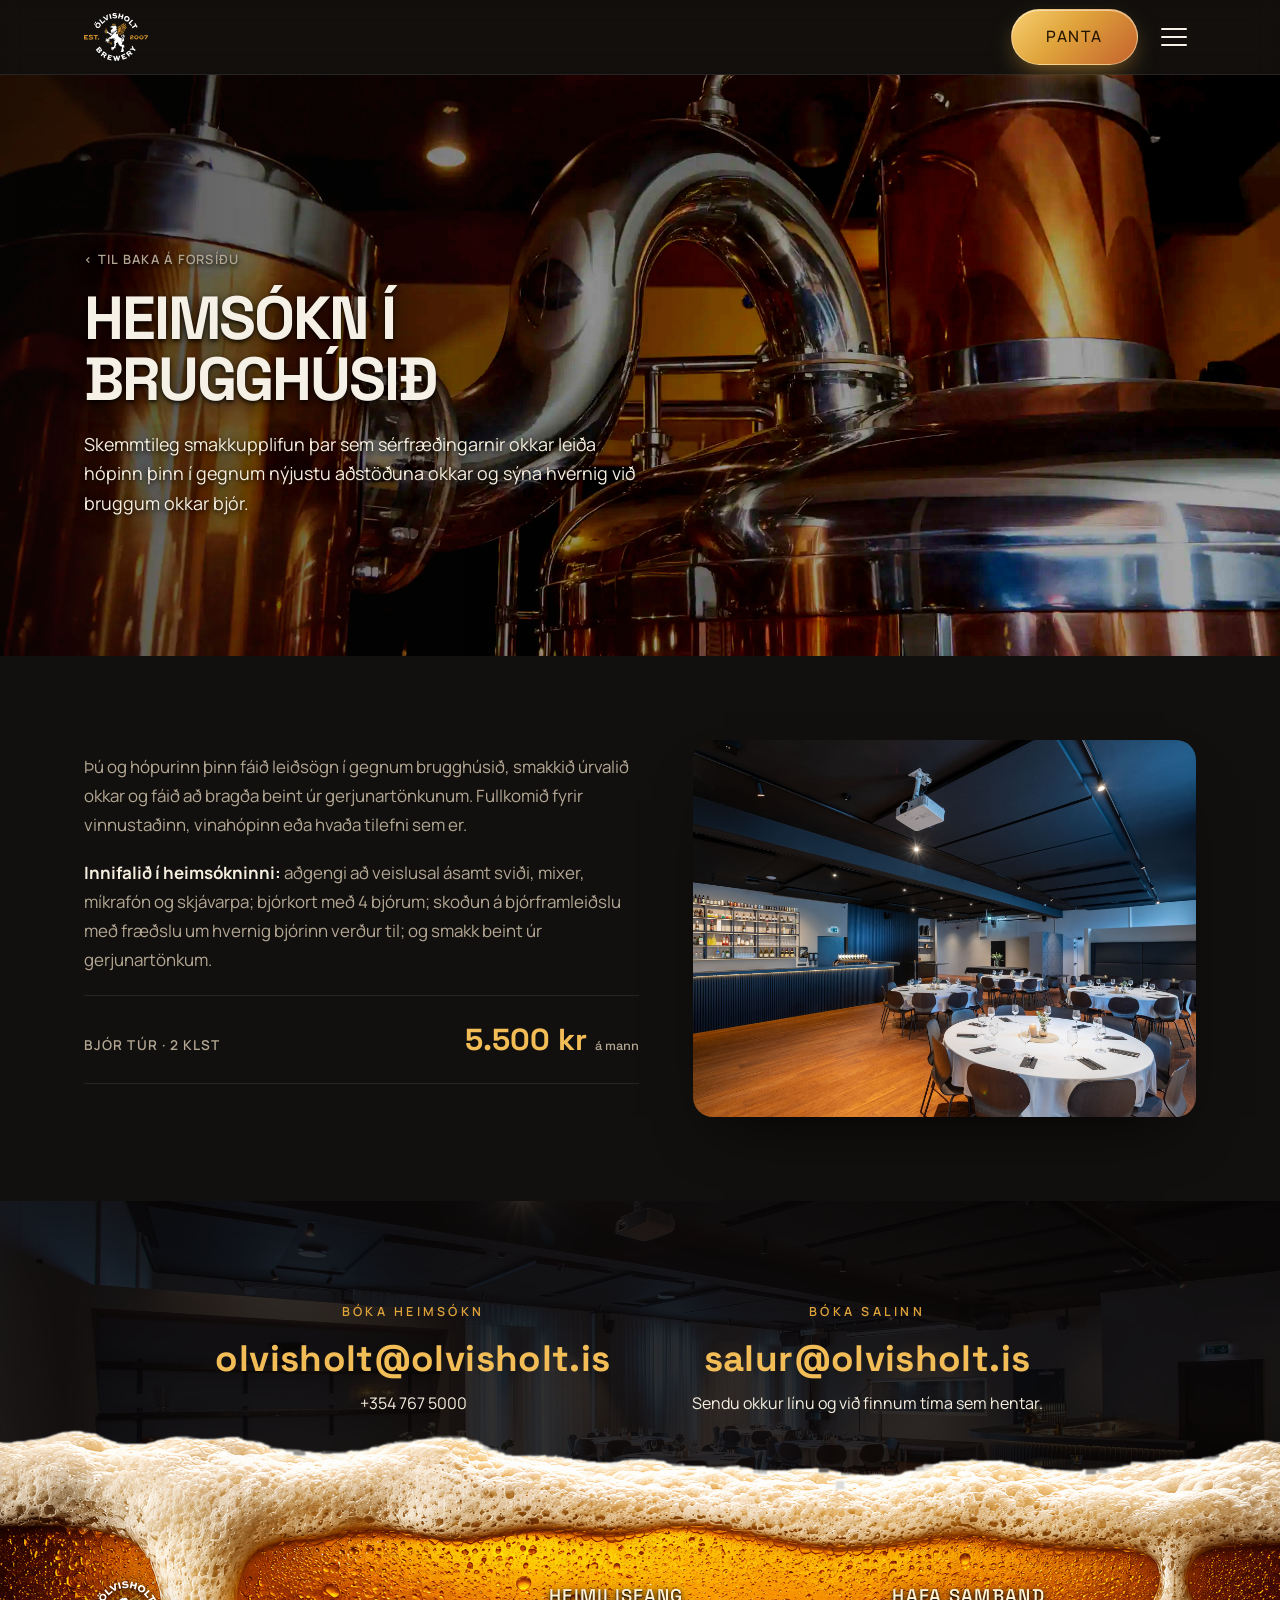
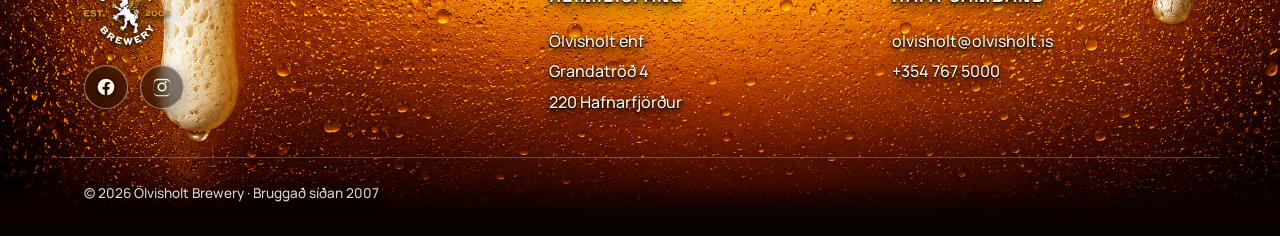
==== brugghus.html @ 22f4c75b "Polish typography and mobile presentation" ====
<!DOCTYPE html>
<html lang="is">
<head>
  <meta charset="UTF-8" />
  <meta name="viewport" content="width=device-width, initial-scale=1.0" />
  <title>Heimsókn í brugghúsið · Ölvisholt Brewery</title>
  <meta name="description" content="Skemmtileg smakkupplifun í brugghúsinu okkar — bjór túr með fræðslu, smakk og aðgengi að veislusal." />
  <link rel="preconnect" href="https://fonts.googleapis.com" />
  <link rel="preconnect" href="https://fonts.gstatic.com" crossorigin />
  <link href="https://fonts.googleapis.com/css2?family=Manrope:wght@400;500;600;700;800&family=Space+Grotesk:wght@500;600;700&display=swap" rel="stylesheet" />
  <link rel="stylesheet" href="styles.css" />
</head>
<body>
  <header class="site-header">
    <div class="container header-inner">
      <a href="index.html" class="brand">
        <img src="assets/img/logo-white.svg" alt="Ölvisholt Brewery" />
      </a>
      <div class="header-right">
        <a href="panta.html" class="btn-panta">Panta</a>
        <button class="menu-toggle" type="button" aria-label="Valmynd" aria-expanded="false" aria-controls="site-menu">
          <span></span><span></span><span></span>
        </button>
      </div>
    </div>
  </header>

  <nav class="site-menu" id="site-menu" aria-hidden="true">
    <button class="menu-close" type="button" aria-label="Loka valmynd">&times;</button>
    <ul>
      <li><a href="index.html#bjor">Skoða bjóra</a></li>
      <li><a href="sermerking.html">Sérmerkt</a></li>
      <li><a href="brugghus.html">Brugghúsið</a></li>
      <li><a href="um-okkur.html">Um okkur</a></li>
    </ul>
  </nav>

  <main>
    <!-- Hero -->
    <section class="brugg-hero">
      <div class="brugg-hero-bg" aria-hidden="true"></div>
      <div class="container brugg-hero-inner">
        <div class="visit-text">
          <a href="index.html" class="back-link">&lsaquo; Til baka á forsíðu</a>
          <h1>Heimsókn í brugghúsið</h1>
          <p class="visit-lead">Skemmtileg smakkupplifun þar sem sérfræðingarnir okkar leiða hópinn þinn í gegnum nýjustu aðstöðuna okkar og sýna hvernig við bruggum okkar bjór.</p>
        </div>
      </div>
    </section>

    <!-- Description (what's included is part of it) -->
    <section class="brugg-body">
      <div class="container brugg-grid">
        <div class="brugg-copy reveal">
          <p>Þú og hópurinn þinn fáið leiðsögn í gegnum brugghúsið, smakkið úrvalið okkar og fáið að bragða beint úr gerjunartönkunum. Fullkomið fyrir vinnustaðinn, vinahópinn eða hvaða tilefni sem er.</p>
          <p><strong>Innifalið í heimsókninni:</strong> aðgengi að veislusal ásamt sviði, mixer, míkrafón og skjávarpa; bjórkort með 4 bjórum; skoðun á bjórframleiðslu með fræðslu um hvernig bjórinn verður til; og smakk beint úr gerjunartönkum.</p>
          <p class="price-line"><span>Bjór túr · 2 klst</span><strong>5.500 kr <small>á mann</small></strong></p>
        </div>
        <div class="brugg-media reveal reveal-1">
          <img src="assets/img/salir-3.jpg" alt="Veislusalur Ölvisholt með bar og borðum" loading="lazy" />
        </div>
      </div>
    </section>

    <!-- Contact -->
    <section class="brugg-contact">
      <div class="brugg-contact-bg" aria-hidden="true"></div>
      <div class="container brugg-contact-inner reveal">
        <div class="contact-grid">
          <div class="contact-block">
            <p class="kicker">Bóka heimsókn</p>
            <a class="contact-line" href="mailto:olvisholt@olvisholt.is">olvisholt@olvisholt.is</a>
            <a class="contact-sub" href="tel:+3547675000">+354 767 5000</a>
          </div>
          <div class="contact-block">
            <p class="kicker">Bóka salinn</p>
            <a class="contact-line" href="mailto:salur@olvisholt.is">salur@olvisholt.is</a>
            <span class="contact-sub">Sendu okkur línu og við finnum tíma sem hentar.</span>
          </div>
        </div>
      </div>
    </section>
  </main>

  <footer class="site-footer">
    <img class="footer-foam-photo" src="assets/img/footer-beer.png" alt="" aria-hidden="true" decoding="async" />
    <div class="footer-bubbles" aria-hidden="true">
      <span style="left:6%; width:7px; height:7px; --rise:-160px; animation-duration:6.5s; animation-delay:0s;"></span>
      <span style="left:16%; width:5px; height:5px; --rise:-140px; animation-duration:5.2s; animation-delay:1.1s;"></span>
      <span style="left:28%; width:9px; height:9px; --rise:-190px; animation-duration:7.4s; animation-delay:2.3s;"></span>
      <span style="left:41%; width:6px; height:6px; --rise:-150px; animation-duration:5.8s; animation-delay:0.6s;"></span>
      <span style="left:54%; width:8px; height:8px; --rise:-175px; animation-duration:6.9s; animation-delay:3s;"></span>
      <span style="left:66%; width:5px; height:5px; --rise:-135px; animation-duration:5.5s; animation-delay:1.8s;"></span>
      <span style="left:77%; width:7px; height:7px; --rise:-165px; animation-duration:6.2s; animation-delay:2.6s;"></span>
      <span style="left:88%; width:6px; height:6px; --rise:-150px; animation-duration:5.9s; animation-delay:0.3s;"></span>
      <span style="left:95%; width:9px; height:9px; --rise:-185px; animation-duration:7.1s; animation-delay:1.4s;"></span>
    </div>
    <div class="container footer-grid">
      <div class="footer-brand">
        <img src="assets/img/logo-white.svg" alt="Ölvisholt Brewery" class="footer-logo" />
        <div class="footer-social">
          <a href="https://www.facebook.com/olvisholt" target="_blank" rel="noopener" aria-label="Facebook">
            <svg viewBox="0 0 24 24" aria-hidden="true"><path d="M22 12a10 10 0 1 0-11.56 9.88v-6.99H7.9V12h2.54V9.8c0-2.5 1.49-3.89 3.78-3.89 1.09 0 2.24.2 2.24.2v2.46h-1.26c-1.24 0-1.63.77-1.63 1.56V12h2.78l-.44 2.89h-2.34v6.99A10 10 0 0 0 22 12z"/></svg>
          </a>
          <a href="https://www.instagram.com/olvisholt_brewery/" target="_blank" rel="noopener" aria-label="Instagram">
            <svg viewBox="0 0 24 24" aria-hidden="true"><path d="M12 2.16c3.2 0 3.58.01 4.85.07 1.17.05 1.8.25 2.23.41.56.22.96.48 1.38.9.42.42.68.82.9 1.38.16.42.36 1.06.41 2.23.06 1.27.07 1.65.07 4.85s-.01 3.58-.07 4.85c-.05 1.17-.25 1.8-.41 2.23-.22.56-.48.96-.9 1.38-.42.42-.82.68-1.38.9-.42.16-1.06.36-2.23.41-1.27.06-1.65.07-4.85.07s-3.58-.01-4.85-.07c-1.17-.05-1.8-.25-2.23-.41-.56-.22-.96-.48-1.38-.9-.42-.42-.68-.82-.9-1.38-.16-.42-.36-1.06-.41-2.23C2.17 15.58 2.16 15.2 2.16 12s.01-3.58.07-4.85c.05-1.17.25-1.8.41-2.23.22-.56.48-.96.9-1.38.42-.42.82-.68 1.38-.9.42-.16 1.06-.36 2.23-.41C8.42 2.17 8.8 2.16 12 2.16zm0 1.62c-3.15 0-3.52.01-4.76.07-1.15.05-1.77.24-2.19.41-.55.21-.94.47-1.35.88-.41.41-.67.8-.88 1.35-.17.42-.36 1.04-.41 2.19-.06 1.24-.07 1.61-.07 4.76s.01 3.52.07 4.76c.05 1.15.24 1.77.41 2.19.21.55.47.94.88 1.35.41.41.8.67 1.35.88.42.17 1.04.36 2.19.41 1.24.06 1.61.07 4.76.07s3.52-.01 4.76-.07c1.15-.05 1.77-.24 2.19-.41.55-.21.94-.47 1.35-.88.41-.41.67-.8.88-1.35.17-.42.36-1.04.41-2.19.06-1.24.07-1.61.07-4.76s-.01-3.52-.07-4.76c-.05-1.15-.24-1.77-.41-2.19-.21-.55-.47-.94-.88-1.35-.41-.41-.8-.67-1.35-.88-.42-.17-1.04-.36-2.19-.41-1.24-.06-1.61-.07-4.76-.07zm0 2.76a5.46 5.46 0 1 0 0 10.92 5.46 5.46 0 0 0 0-10.92zm0 9a3.54 3.54 0 1 1 0-7.08 3.54 3.54 0 0 1 0 7.08zm5.68-9.23a1.28 1.28 0 1 1-2.56 0 1.28 1.28 0 0 1 2.56 0z"/></svg>
          </a>
        </div>
      </div>
      <div class="footer-col">
        <h4>Heimilisfang</h4>
        <p>Ölvisholt ehf<br />Grandatröð 4<br />220 Hafnarfjörður</p>
      </div>
      <div class="footer-col">
        <h4>Hafa samband</h4>
        <p>
          <a href="mailto:olvisholt@olvisholt.is">olvisholt@olvisholt.is</a><br />
          <a href="tel:+3547675000">+354 767 5000</a>
        </p>
      </div>
    </div>
    <div class="container footer-bottom">
      <p>© <span id="year"></span> Ölvisholt Brewery · Bruggað síðan 2007</p>
    </div>
  </footer>

  <script>document.getElementById("year").textContent = new Date().getFullYear();</script>
  <script src="nav.js"></script>
</body>
</html>
---- styles.css ----
:root {
  --bg: #12100e;
  --bg-alt: #1a1613;
  --surface: #221d18;
  --surface-2: #2b241d;
  --text: #f6f1e7;
  --muted: #b3a794;
  --amber: #e0a43b;
  --amber-hi: #f2bd57;
  --copper: #c4622d;
  --cream: #f6efe0;
  --border: rgba(255, 255, 255, 0.09);
  --max: 1160px;
  --grad-warm: linear-gradient(120deg, #e0a43b, #c4622d);
}

* { box-sizing: border-box; margin: 0; padding: 0; }
html { scroll-behavior: smooth; }
/* never allow sideways scroll/jiggle on touch devices */
html, body { overflow-x: hidden; overflow-x: clip; }
body {
  font-family: "Manrope", system-ui, sans-serif;
  font-weight: 400;
  background: var(--bg);
  color: var(--text);
  line-height: 1.65;
  -webkit-font-smoothing: antialiased;
  overflow-x: hidden;
}
img { max-width: 100%; display: block; }
.container { width: 100%; max-width: var(--max); margin: 0 auto; padding: 0 24px; }

h1, h2, h3 {
  font-family: "Space Grotesk", sans-serif;
  text-transform: uppercase;
}
h1 { font-weight: 700; line-height: 1; letter-spacing: -0.035em; }
h2 { font-weight: 600; line-height: 1.05; letter-spacing: -0.025em; }
h3 { font-weight: 600; line-height: 1.08; letter-spacing: -0.015em; }

.kicker {
  display: inline-block;
  color: var(--amber);
  text-transform: uppercase;
  letter-spacing: 0.26em;
  font-size: 0.78rem; font-weight: 600;
  margin-bottom: 14px;
}

.btn {
  display: inline-block; padding: 14px 32px; border-radius: 999px;
  font-weight: 600; text-decoration: none; font-size: 0.92rem;
  text-transform: uppercase; letter-spacing: 0.06em;
  transition: transform 0.2s, box-shadow 0.2s, background 0.2s; cursor: pointer;
  border: 1px solid transparent;
}
.btn-primary {
  background: var(--grad-warm); color: #1a1200;
  box-shadow: 0 10px 30px -12px rgba(224, 164, 59, 0.7);
}
.btn-primary:hover { transform: translateY(-2px); box-shadow: 0 16px 34px -12px rgba(224, 164, 59, 0.85); }
.btn-ghost { border-color: rgba(255,255,255,0.28); color: var(--text); }
.btn-ghost:hover { border-color: var(--amber); color: var(--amber-hi); transform: translateY(-2px); }

/* Header */
.site-header {
  position: sticky; top: 0; z-index: 60;
  background: rgba(18, 16, 14, 0.72);
  backdrop-filter: blur(12px);
  border-bottom: 1px solid var(--border);
}
.header-inner { display: flex; align-items: center; justify-content: space-between; height: 74px; }
.brand img { height: 48px; display: block; }
.header-right { display: flex; align-items: center; gap: 14px; }

/* Panta — always-visible premium CTA */
.btn-panta {
  position: relative; overflow: hidden;
  display: inline-block; padding: 14px 34px; border-radius: 999px;
  background: linear-gradient(135deg, #f7cf72 0%, #e0a43b 42%, #c4622d 100%);
  color: #241500; text-decoration: none;
  font-family: "Manrope", system-ui, sans-serif;
  font-weight: 500; font-size: 0.98rem; text-transform: uppercase; letter-spacing: 0.1em;
  border: 1px solid rgba(255,236,190,0.55);
  box-shadow: 0 10px 26px -8px rgba(224,164,59,0.65), inset 0 1px 0 rgba(255,255,255,0.5);
  transition: transform 0.2s ease, box-shadow 0.2s ease;
  animation: pantaGlow 3.4s ease-in-out infinite;
}
/* moving shine sweep */
.btn-panta::before {
  content: ""; position: absolute; top: 0; left: -60%; width: 45%; height: 100%;
  background: linear-gradient(100deg, transparent, rgba(255,255,255,0.75), transparent);
  transform: skewX(-20deg);
  animation: pantaShine 3.4s ease-in-out infinite;
}
.btn-panta:hover { transform: translateY(-2px) scale(1.03); box-shadow: 0 16px 34px -8px rgba(224,164,59,0.9), inset 0 1px 0 rgba(255,255,255,0.6); }
@keyframes pantaGlow {
  0%, 100% { box-shadow: 0 10px 26px -8px rgba(224,164,59,0.6), inset 0 1px 0 rgba(255,255,255,0.5); }
  50%      { box-shadow: 0 12px 34px -6px rgba(240,190,90,0.85), inset 0 1px 0 rgba(255,255,255,0.6); }
}
@keyframes pantaShine {
  0%   { left: -60%; }
  55%  { left: 130%; }
  100% { left: 130%; }
}
@media (prefers-reduced-motion: reduce) {
  .btn-panta { animation: none; }
  .btn-panta::before { display: none; }
}

/* Hamburger */
.menu-toggle {
  width: 44px; height: 44px; padding: 0; border: none; background: transparent; cursor: pointer;
  display: flex; flex-direction: column; align-items: center; justify-content: center; gap: 6px;
}
.menu-toggle span {
  display: block; width: 26px; height: 2px; border-radius: 2px; background: var(--text);
  transition: transform 0.3s ease, opacity 0.2s ease;
}
.menu-open .menu-toggle span:nth-child(1) { transform: translateY(8px) rotate(45deg); }
.menu-open .menu-toggle span:nth-child(2) { opacity: 0; }
.menu-open .menu-toggle span:nth-child(3) { transform: translateY(-8px) rotate(-45deg); }

/* Full-screen menu */
.site-menu {
  position: fixed; inset: 0; z-index: 50;
  display: flex; flex-direction: column; align-items: center; justify-content: center;
  background: rgba(14, 11, 9, 0.92); backdrop-filter: blur(18px);
  opacity: 0; visibility: hidden; transition: opacity 0.4s ease, visibility 0.4s;
}
.menu-open .site-menu { opacity: 1; visibility: visible; }
.site-menu ul { list-style: none; text-align: center; }
.site-menu li { margin: 6px 0; overflow: hidden; }
.site-menu a {
  display: inline-block; padding: 6px 0;
  font-family: "Manrope", system-ui, sans-serif; font-weight: 500; text-transform: uppercase;
  font-size: clamp(2rem, 7vw, 3.6rem); letter-spacing: 0.02em; line-height: 1.1;
  color: var(--text); text-decoration: none;
  transform: translateY(115%); transition: transform 0.55s cubic-bezier(.22,.61,.36,1), color 0.2s;
}
.site-menu a:hover { color: var(--amber-hi); }
.menu-open .site-menu li:nth-child(1) a { transition-delay: 0.06s; }
.menu-open .site-menu li:nth-child(2) a { transition-delay: 0.12s; }
.menu-open .site-menu li:nth-child(3) a { transition-delay: 0.18s; }
.menu-open .site-menu li:nth-child(4) a { transition-delay: 0.24s; }
.menu-open .site-menu a { transform: translateY(0); }
.menu-close {
  position: absolute; top: 22px; right: 28px;
  width: 46px; height: 46px; border-radius: 50%; border: 1px solid var(--border); cursor: pointer;
  background: rgba(255,255,255,0.06); color: var(--text); font-size: 1.7rem; line-height: 1;
  transition: background 0.2s, transform 0.2s;
}
.menu-close:hover { background: rgba(255,255,255,0.16); transform: rotate(90deg); }
body.menu-open { overflow: hidden; }

@media (max-width: 640px) {
  .btn-panta { padding: 9px 16px; font-size: 0.8rem; }
}

/* ===== Panta — 3-step order flow ===== */
.order { padding: 60px 0 140px; min-height: 80vh; }
.order-title { text-align: center; font-size: clamp(2.2rem, 6vw, 3.4rem); font-weight: 700; margin-bottom: 30px; }

/* stepper */
.order-steps {
  list-style: none; display: flex; justify-content: center; gap: 10px; flex-wrap: wrap;
  margin: 0 auto 44px; max-width: 640px;
}
.order-steps li {
  display: flex; align-items: center; gap: 9px; cursor: default;
  color: var(--muted); font-family: "Space Grotesk", sans-serif; text-transform: uppercase;
  letter-spacing: 0.06em; font-weight: 700; font-size: 1.05rem; padding: 6px 14px; border-radius: 999px;
}
.order-steps li .dot {
  width: 26px; height: 26px; border-radius: 50%; display: grid; place-items: center;
  background: var(--surface); border: 1px solid var(--border); font-size: 0.9rem; color: var(--muted);
}
.order-steps li.is-active { color: var(--text); }
.order-steps li.is-active .dot { background: var(--grad-warm); color: #1a1200; border-color: transparent; }
.order-steps li.is-done { color: var(--amber-hi); cursor: pointer; }
.order-steps li.is-done .dot { background: rgba(224,164,59,0.18); color: var(--amber-hi); border-color: rgba(224,164,59,0.4); }

.order-h { font-size: clamp(1.8rem, 4.5vw, 2.6rem); margin-bottom: 8px; text-align: center; }
.order-sub { color: var(--muted); text-align: center; margin-bottom: 30px; }

/* step 1 — filters + product grid */
.order-filters { display: flex; justify-content: center; gap: 10px; margin-bottom: 32px; }
.filt {
  padding: 9px 22px; border-radius: 999px; cursor: pointer;
  background: var(--surface); border: 1px solid var(--border); color: var(--muted);
  font-weight: 600; font-size: 0.9rem; text-transform: uppercase; letter-spacing: 0.05em;
  transition: all 0.2s;
}
.filt:hover { color: var(--text); border-color: rgba(255,255,255,0.28); }
.filt.is-active { background: var(--grad-warm); color: #1a1200; border-color: transparent; }

.order-grid {
  display: grid; grid-template-columns: repeat(4, 1fr); gap: 18px;
}
.prod {
  background: linear-gradient(180deg, var(--surface-2), var(--surface));
  border: 1px solid var(--border); border-radius: 16px; padding: 20px 16px 16px; text-align: center;
  transition: border-color 0.2s, transform 0.2s;
}
.prod.has-qty { border-color: rgba(224,164,59,0.55); }
.prod-img { height: 150px; display: flex; align-items: center; justify-content: center; margin-bottom: 12px; }
.prod-img img { max-height: 100%; width: auto; object-fit: contain; filter: drop-shadow(0 10px 16px rgba(0,0,0,0.5)); }
.prod-name { font-size: 1.2rem; margin-bottom: 2px; }
.prod-price { color: var(--amber-hi); font-weight: 600; margin-bottom: 14px; }
.qty { display: flex; align-items: center; justify-content: center; gap: 14px; }
.qty-btn {
  width: 34px; height: 34px; border-radius: 50%; cursor: pointer;
  background: rgba(255,255,255,0.06); border: 1px solid var(--border); color: var(--text);
  font-size: 1.2rem; line-height: 1; transition: background 0.15s, border-color 0.15s;
}
.qty-btn:hover { background: var(--grad-warm); color: #1a1200; border-color: transparent; }
.qty-num { min-width: 20px; font-weight: 700; font-size: 1.1rem; }

/* sticky bottom bar */
.order-bar {
  position: fixed; left: 0; right: 0; bottom: 0; z-index: 40;
  background: rgba(18,16,14,0.9); backdrop-filter: blur(12px); border-top: 1px solid var(--border);
}
.order-bar { display: flex; align-items: center; justify-content: space-between; gap: 16px;
  padding: 14px 24px; max-width: var(--max); margin: 0 auto; }
.order-bar-info { display: flex; flex-direction: column; }
.order-bar-count { color: var(--muted); font-size: 0.85rem; }
.order-bar-total { font-family: "Space Grotesk", sans-serif; font-size: 1.6rem; font-weight: 700; color: var(--amber-hi); }
.order-bar .btn-primary:disabled { opacity: 0.4; cursor: not-allowed; box-shadow: none; }

/* step 2 — summary */
.order-panel { max-width: 640px; margin: 0 auto; }
.order-panel[data-panel="1"] { max-width: var(--max); }
.order-summary { margin-bottom: 26px; }
.sum-row { display: grid; grid-template-columns: 44px 1fr auto auto auto; align-items: center; gap: 14px;
  padding: 12px 0; border-bottom: 1px solid var(--border); }
.sum-row img { height: 44px; width: auto; object-fit: contain; }
.sum-name { font-weight: 500; }
.sum-qty { color: var(--muted); }
.sum-line { font-weight: 600; color: var(--cream); }
.sum-remove { width: 30px; height: 30px; border-radius: 50%; cursor: pointer;
  background: rgba(255,255,255,0.06); border: 1px solid var(--border); color: var(--muted); font-size: 1.1rem; }
.sum-remove:hover { color: #fff; background: rgba(196,98,45,0.4); }
.sum-total { display: flex; justify-content: space-between; padding-top: 16px; font-family: "Space Grotesk", sans-serif;
  font-size: 1.5rem; font-weight: 700; }
.sum-total span:last-child { color: var(--amber-hi); }

.order-verify {
  background: var(--surface); border: 1px solid var(--border); border-radius: 16px; padding: 24px; text-align: center; margin-bottom: 26px;
}
.verify-note { color: var(--muted); margin-bottom: 18px; }
.verify-note strong { color: var(--text); }
.verify-status { margin-top: 16px; font-weight: 600; }
.verify-status.pending { color: var(--muted); }
.verify-status.ok { color: #6aa84f; }

.order-nav { display: flex; justify-content: space-between; gap: 14px; }
.order-nav .btn:disabled { opacity: 0.4; cursor: not-allowed; box-shadow: none; }

/* step 3 — pickup */
.pickup-field { margin-bottom: 26px; }
.pickup-field label { display: block; text-transform: uppercase; letter-spacing: 0.1em; font-size: 0.8rem;
  color: var(--muted); font-weight: 600; margin-bottom: 12px; }
.pickup-days, .pickup-times { display: flex; flex-wrap: wrap; gap: 10px; }
.chip {
  padding: 11px 18px; border-radius: 12px; cursor: pointer;
  background: var(--surface); border: 1px solid var(--border); color: var(--text);
  font-weight: 500; transition: all 0.15s;
}
.chip:hover { border-color: rgba(224,164,59,0.5); }
.chip.is-active { background: var(--grad-warm); color: #1a1200; border-color: transparent; font-weight: 700; }

/* done */
.order-done { text-align: center; }
.done-check {
  width: 72px; height: 72px; border-radius: 50%; margin: 0 auto 20px; display: grid; place-items: center;
  background: rgba(106,168,79,0.16); border: 1px solid rgba(106,168,79,0.5); color: #6aa84f; font-size: 2.2rem;
}
.order-done .order-summary { text-align: left; margin: 26px 0; }
.order-done .btn { margin-top: 6px; }

@media (max-width: 900px) { .order-grid { grid-template-columns: repeat(3, 1fr); } }
@media (max-width: 640px) {
  .order-grid { grid-template-columns: repeat(2, 1fr); }
  .order-steps li { font-size: 0.9rem; padding: 5px 10px; }
  .order-steps li span:not(.dot) { display: none; }
  .order-steps li.is-active span:not(.dot) { display: inline; }
  .order-bar-total { font-size: 1.3rem; }
}

/* Hero */
.hero {
  position: relative; overflow: hidden;
  padding: 150px 0 130px;
  text-align: center;
}
.hero-bg {
  position: absolute; inset: 0; z-index: 0;
  background: url("assets/img/hero-illustration.jpg") center/cover no-repeat;
  opacity: 0.85;
  transform: scale(1.05);
}
.hero::after {
  content: ""; position: absolute; inset: 0; z-index: 1;
  background:
    radial-gradient(900px 420px at 50% 8%, rgba(224,164,59,0.18), transparent 64%),
    linear-gradient(180deg, rgba(18,16,14,0.25) 0%, rgba(18,16,14,0.45) 62%, var(--bg) 100%);
}
.hero-inner { position: relative; z-index: 2; }
.hero-logo { width: min(210px, 52vw); height: auto; margin: 0 auto 30px; filter: drop-shadow(0 14px 34px rgba(0,0,0,0.55)); }
.eyebrow {
  color: var(--amber); text-transform: uppercase; letter-spacing: 0.34em;
  font-size: 0.85rem; font-weight: 600; margin-bottom: 22px;
}
.hero h1 { font-size: clamp(2.5rem, 5.6vw, 5rem); font-weight: 700; line-height: 1; margin-bottom: 22px; }
.hero h1 .hl {
  background: var(--grad-warm); -webkit-background-clip: text; background-clip: text; color: transparent;
}
.hero .lead { max-width: 560px; margin: 0 auto 40px; color: var(--cream); font-size: 1.2rem; }
.hero-actions { display: flex; gap: 16px; justify-content: center; flex-wrap: wrap; }

/* Section heads */
.section-head { text-align: center; margin-bottom: 56px; }
.section-head h2 { font-size: clamp(2.2rem, 5.5vw, 3.4rem); }
.section-sub { color: var(--muted); margin-top: 10px; }

/* Beers — coverflow carousel */
.beers { padding: 100px 0; background: var(--bg-alt); position: relative; }
/* overflow hidden: the (closed, invisible) info panel and spread slides must never
   widen the page — stray horizontal overflow makes the whole site jiggle on phones */
.beer-experience { position: relative; margin-top: 8px; overflow: hidden; }

.carousel {
  --sw: 300px;
  position: relative; height: 440px; overflow: hidden;
  outline: none; touch-action: pan-y; user-select: none;
}

.cslide {
  position: absolute; left: 50%; top: 50%;
  width: var(--sw);
  display: flex; flex-direction: column; align-items: center; gap: 14px;
  background: none; border: none; padding: 0; cursor: pointer;
  transform: translate(-50%, -50%);
  transition: transform 0.45s cubic-bezier(.22,.61,.36,1), opacity 0.45s;
  will-change: transform, opacity;
}
.cslide:focus-visible { outline: none; }
.cslide:focus-visible .cslide-tile { outline: 2px solid #fff; outline-offset: 4px; }

.cslide-tile {
  width: 100%; height: 340px; border-radius: 26px;
  display: flex; align-items: center; justify-content: center;
  background: linear-gradient(165deg,
    color-mix(in srgb, var(--brand) 78%, #fff),
    color-mix(in srgb, var(--brand) 82%, #000));
  box-shadow: 0 30px 55px -26px color-mix(in srgb, var(--brand) 70%, #000);
  transition: transform 0.5s cubic-bezier(.22,.61,.36,1);
}
.cslide-name, .cslide-abv { transition: transform 0.5s cubic-bezier(.22,.61,.36,1); }
.cslide-tile img {
  max-height: 84%; width: auto; object-fit: contain; pointer-events: none;
  filter: drop-shadow(0 22px 26px rgba(0,0,0,0.4));
}
.cslide-name {
  font-family: "Space Grotesk", sans-serif; font-weight: 700; text-transform: uppercase;
  font-size: 1.7rem; letter-spacing: 0.03em; color: #fff;
}
.cslide-abv {
  color: var(--amber-hi); font-weight: 700; letter-spacing: 0.06em; font-size: 1.05rem;
}

.car-nav {
  position: absolute; top: 220px; z-index: 8;
  width: 56px; height: 56px; border-radius: 50%;
  background: rgba(20,16,14,0.7); border: 1px solid var(--border); backdrop-filter: blur(6px);
  color: var(--text); font-size: 2rem; line-height: 1; cursor: pointer;
  transition: background 0.2s, transform 0.2s, border-color 0.2s;
}
.car-nav:hover { background: var(--grad-warm); color: #1a1200; border-color: transparent; transform: scale(1.06); }
.car-prev { left: max(16px, calc(50% - 520px)); }
.car-next { right: max(16px, calc(50% - 520px)); }

.car-dots { display: flex; gap: 10px; justify-content: center; margin-top: 26px; }
.car-dot {
  width: 9px; height: 9px; border-radius: 50%; padding: 0; border: none; cursor: pointer;
  background: rgba(255,255,255,0.22); transition: background 0.25s, transform 0.25s;
}
.car-dot:hover { background: rgba(255,255,255,0.45); }
.car-dot.is-active { background: var(--amber); transform: scale(1.35); }

/* Info panel — emerges from behind the active can */
/* Info card appears in the gap opened up beside the selected can */
.beer-panel {
  position: absolute; top: 50%; left: calc(50% - 20px);
  width: 260px; box-sizing: border-box;
  display: flex; flex-direction: column; justify-content: center;
  background: var(--surface); border: 1px solid var(--border);
  border-top: 4px solid var(--brand, var(--amber));
  border-radius: 20px; padding: 30px 26px; z-index: 4; overflow: hidden;
  box-shadow: 0 34px 66px -26px rgba(0,0,0,0.9);
  opacity: 0; transform: translate(-18px, -50%); transform-origin: left center;
  pointer-events: none;
  transition: opacity 0.4s ease 0.1s, transform 0.45s cubic-bezier(.22,.61,.36,1) 0.1s;
}
.panel-open .beer-panel { opacity: 1; transform: translate(0, -50%); pointer-events: auto; }
.panel-close {
  position: absolute; top: 12px; right: 14px;
  width: 34px; height: 34px; border-radius: 50%; border: none; cursor: pointer;
  background: rgba(255,255,255,0.06); color: var(--text); font-size: 1.3rem; line-height: 1;
  transition: background 0.2s;
}
.panel-close:hover { background: rgba(255,255,255,0.16); }
.panel-abv {
  display: inline-block; align-self: flex-start; background: var(--brand, var(--amber)); color: #14100c;
  font-weight: 700; letter-spacing: 0.04em; font-size: 0.82rem;
  padding: 5px 13px; border-radius: 999px; margin-bottom: 14px;
}
.panel-name { font-size: 1.7rem; line-height: 1.04; margin-bottom: 12px; }
.panel-desc { color: var(--cream); line-height: 1.6; font-size: 1rem; }

/* Sódavatn — premium product section: text left, cans right, subtle fizz */
.aqua {
  position: relative; overflow: hidden;
  padding: 132px 0 78px;
  background:
    radial-gradient(48% 52% at 72% 54%, rgba(70,140,190,0.34), transparent 72%),
    linear-gradient(180deg, #0b1d2e 0%, #0d2438 46%, #0a1c2c 100%);
}
.aqua-inner {
  position: relative; z-index: 4;
  display: grid; grid-template-columns: 1fr 1fr; align-items: center; gap: 40px;
}
.aqua-text { text-align: left; }
.aqua-text h2 { color: #eef7fc; font-size: clamp(2.4rem, 5vw, 3.9rem); line-height: 1.02; margin-bottom: 22px; }
.aqua-rule { display: block; width: 56px; height: 3px; border-radius: 2px; background: var(--amber); margin-bottom: 22px; }
.aqua-sub { color: #9fc3d4; font-size: 1.12rem; line-height: 1.6; }

.aqua-stage { position: relative; height: 440px; }

/* glow behind the cans */
.aqua-glow {
  position: absolute; left: 50%; bottom: 30px; transform: translateX(-50%);
  width: min(520px, 96%); height: 400px; z-index: 1; pointer-events: none;
  background: radial-gradient(ellipse 50% 58% at 50% 60%, rgba(120,190,235,0.3), rgba(120,190,235,0) 70%);
  filter: blur(6px);
}

/* subtle fizzy sparkling particles around and above the cans */
.aqua-fizz { position: absolute; inset: 0; z-index: 2; pointer-events: none; }
.aqua-fizz span {
  position: absolute; border-radius: 50%;
  background: radial-gradient(circle at 40% 35%, rgba(255,255,255,0.95), rgba(206,234,250,0.35) 55%, rgba(206,234,250,0) 78%);
  box-shadow: 0 0 6px rgba(175,215,245,0.65);
  animation: aqFizz linear infinite;
  will-change: transform, opacity;
}
@keyframes aqFizz {
  0%   { transform: translate(0, 0) scale(0.4); opacity: 0; }
  12%  { opacity: 0.9; }
  60%  { opacity: 0.7; }
  100% { transform: translate(var(--dx, 0), var(--rise, -260px)) scale(1); opacity: 0; }
}

/* the product — still, centred, and ALWAYS fully visible: the two cans scale to
   fit the width of their column (max-width 46% each) and the stage height
   (max-height 100%), so they never overflow / get clipped on any screen. */
.aqua-cans {
  position: absolute; left: 0; bottom: 0; width: 100%; height: 100%;
  display: flex; align-items: flex-end; justify-content: center; gap: 4%;
  z-index: 3;
}
.aqua-cans img {
  width: auto; height: auto; max-width: 46%; max-height: 100%;
  filter: drop-shadow(0 24px 32px rgba(0,0,0,0.62));
}

/* Section dividers + travelling light along the curve — tuned to read like a
   cinematic macro shot: a razor-thin ice-blue hairline, a soft ambient haze,
   fine drifting dust + bokeh on the blue side, and a single concentrated
   lens-flare bead (hot white core, round bloom, horizontal anamorphic streak,
   vertical cross-streak) that loops along the line. The longer travelling wake
   (curve-halo/curve-light) was removed per user — only the small bead remains.
   Layers back→front: curve-fill, curve-dust, curve-atmo, curve-line,
   curve-flare (animateMotion, loops). */
.sect-curve { position: absolute; left: 0; width: 100%; z-index: 5; display: block; pointer-events: none; }
.aqua-top-curve { top: -1px; height: 120px; }
.curve-atmo {
  fill: none; stroke: rgba(126, 176, 226, 0.2); stroke-width: 9;
  filter: blur(7px); vector-effect: non-scaling-stroke;
}
.curve-line {
  fill: none; stroke: url(#lineBlue); stroke-width: 1.3; vector-effect: non-scaling-stroke;
  filter: drop-shadow(0 0 2.5px rgba(150, 198, 240, 0.55));
}
/* lens-flare bead: soft parts blurred, hot core left crisp */
.curve-flare .flare-bloom { filter: blur(2.5px); }
.curve-flare .flare-hstreak { filter: blur(0.5px); }
.curve-flare .flare-vstreak { filter: blur(0.4px); }
.curve-flare .flare-glow { filter: blur(0.6px); }
.curve-dust circle { opacity: 0.2; }

@media (max-width: 760px) {
  .aqua { padding: 96px 0 56px; }
  .aqua-inner { grid-template-columns: 1fr; gap: 8px; text-align: center; }
  .aqua-text { text-align: center; }
  .aqua-text h2 br, .aqua-sub br { display: none; }
  .aqua-rule { margin-left: auto; margin-right: auto; }
  .aqua-stage { height: 380px; }
  .aqua-top-curve { height: 80px; }
}
@media (prefers-reduced-motion: reduce) {
  .aqua-fizz span { animation: none; opacity: 0.5; }
  /* SMIL can't be paused from CSS — hide the moving pieces, keep the static line */
  .curve-halo, .curve-light, .curve-flare, .curve-dust { display: none; }
}

/* Visit / Brugghúsið — text over image */
.visit {
  position: relative; overflow: hidden; padding: 210px 0 120px; min-height: 560px;
  display: flex; align-items: center;
}
.visit-bg {
  position: absolute; inset: 0; z-index: 0;
  background: url("assets/img/brugghus.webp") 62% center / cover no-repeat;
  filter: brightness(2.35) contrast(1.08) saturate(1.22);
}
/* Large asymmetrical architectural curve dividing the water section above */
.visit-curve {
  position: absolute; top: -1px; left: 0; width: 100%; height: 200px; z-index: 3;
  display: block; pointer-events: none;
  fill: #0a1c2c;
}
@media (max-width: 640px) { .visit-curve { height: 120px; } }
.visit::before {
  content: ""; position: absolute; inset: 0; z-index: 1;
  background: linear-gradient(90deg, rgba(8,6,5,0.55) 0%, rgba(8,6,5,0.18) 46%, rgba(8,6,5,0) 100%);
}
.visit .container { position: relative; z-index: 2; width: 100%; }
.visit-text { max-width: 620px; text-shadow: 0 2px 4px rgba(0,0,0,0.85), 0 4px 22px rgba(0,0,0,0.6); }
.visit-text .btn { text-shadow: none; }
.visit-text h1, .visit-text h2 { font-size: clamp(2.4rem, 6vw, 3.8rem); margin-bottom: 20px; }
.visit-text .back-link { margin-bottom: 18px; }
.visit-lead { color: var(--cream); font-size: 1.12rem; margin-bottom: 28px; max-width: 560px; }
.visit-price {
  font-family: "Space Grotesk", sans-serif; text-transform: uppercase;
  font-size: 1.75rem; font-weight: 700; color: var(--amber-hi);
  letter-spacing: 0.02em; margin-bottom: 20px;
}
.visit-incl { text-transform: uppercase; letter-spacing: 0.14em; font-size: 0.82rem; color: var(--muted); font-weight: 600; margin-bottom: 12px; }
.visit-list { list-style: none; margin: 0 0 32px; padding: 0; }
.visit-list li { position: relative; padding-left: 26px; margin-bottom: 10px; color: var(--cream); line-height: 1.55; }
.visit-list li::before {
  content: ""; position: absolute; left: 0; top: 0.6em;
  width: 8px; height: 8px; border-radius: 50%; background: var(--amber);
}

/* Sérmerking (home intro) */
.custom { position: relative; overflow: hidden; padding: 132px 0 76px; background: var(--bg-alt); }
.custom-curve { top: -1px; height: 120px; }
.custom-inner { display: grid; grid-template-columns: 1fr 1fr; gap: 48px; align-items: center; }
.custom-copy h2 { font-size: clamp(2rem, 4.6vw, 3rem); margin-bottom: 26px; max-width: 15ch; line-height: 1.06; }
.custom-media {
  border-radius: 20px; overflow: hidden;
  background: var(--grad-warm); padding: 3px;
  box-shadow: 0 30px 60px -30px rgba(196,98,45,0.6);
  animation: customFloat 6s ease-in-out infinite;
}
.custom-media img { border-radius: 17px; width: 100%; display: block; transition: transform 0.5s cubic-bezier(.22,.61,.36,1); }
.custom-media:hover img { transform: scale(1.05); }
@keyframes customFloat { 0%,100% { transform: translateY(0); } 50% { transform: translateY(-10px); } }
@media (max-width: 760px) {
  .custom { padding: 56px 0; }
  .custom-inner { grid-template-columns: 1fr; gap: 30px; }
  .custom-media { order: -1; }
}
@media (prefers-reduced-motion: reduce) { .custom-media { animation: none; } }

/* Stansar (label sizes) */
.stansar { text-align: center; margin-bottom: 72px; }
.stansar-title { font-size: clamp(1.8rem, 4vw, 2.6rem); margin-bottom: 8px; }
.stansar-sub { color: var(--muted); margin-bottom: 34px; }
.stansar-grid { display: grid; grid-template-columns: repeat(2, minmax(0, 260px)); gap: 24px; justify-content: center; }
.stansar-card {
  background: var(--surface); border: 1px solid var(--border); border-radius: 16px;
  padding: 30px 20px; display: flex; flex-direction: column; align-items: center; gap: 12px;
  transition: transform 0.25s, border-color 0.25s;
}
.stansar-card:hover { transform: translateY(-6px); border-color: rgba(224,164,59,0.45); }
.can-icon { width: 46px; height: auto; }
.can-icon rect { fill: none; stroke: var(--amber); stroke-width: 2.2; }
.stansar-size { font-family: "Space Grotesk", sans-serif; font-size: 1.5rem; font-weight: 700; letter-spacing: 0.02em; }
.stansar-note { color: var(--muted); text-transform: uppercase; letter-spacing: 0.14em; font-size: 0.75rem; }

.brands-label { text-align: center; color: var(--muted); text-transform: uppercase; letter-spacing: 0.16em; font-size: 0.8rem; margin-bottom: 30px; }
.brand-showcase { display: grid; grid-template-columns: repeat(3, 1fr); gap: 24px; max-width: 760px; margin: 0 auto; }
.brand-item {
  background: var(--surface); border: 1px solid var(--border); border-radius: 16px;
  padding: 22px; display: flex; align-items: center; justify-content: center;
  transition: transform 0.25s, border-color 0.25s;
}
.brand-item:hover { transform: translateY(-6px); border-color: rgba(224,164,59,0.45); }
.brand-item img { max-height: 230px; width: auto; object-fit: contain; }

/* Um okkur */
.about { padding: 100px 0; }
.about-inner { max-width: 900px; margin: 0 auto; text-align: center; }
.about-inner > h2 { font-size: clamp(2.2rem, 5vw, 3.2rem); margin-bottom: 18px; }
.about-inner > p { color: var(--cream); font-size: 1.15rem; max-width: 640px; margin: 0 auto; }
.about-cols {
  display: grid; grid-template-columns: 1fr; gap: 32px;
  max-width: 720px; margin: 48px auto 0; text-align: left;
}
.about-col {
  background: var(--surface); border: 1px solid var(--border);
  border-radius: 16px; padding: 30px 28px; border-top: 3px solid var(--amber);
}
.about-col h3 { font-size: 1.5rem; margin-bottom: 12px; color: var(--amber-hi); }
.about-col p { color: var(--muted); }

/* Beers carousel — responsive */
@media (max-width: 1180px) {
  .car-prev { left: 8px; }
  .car-next { right: 8px; }
}

@media (max-width: 1024px) { .carousel { --sw: 260px; height: 400px; } .cslide-tile { height: 300px; } .car-nav { top: 200px; } }
@media (max-width: 720px) {
  .carousel { --sw: 220px; height: 360px; }
  .cslide-tile { height: 270px; border-radius: 22px; }
  .car-nav { display: none; }
  .beer-panel { padding: 22px 16px; border-radius: 16px; }
  .panel-abv { font-size: 0.7rem; padding: 4px 10px; margin-bottom: 9px; }
  .panel-name { font-size: 1.3rem; margin-bottom: 7px; }
  .panel-desc { font-size: 0.84rem; line-height: 1.42; }
  .panel-close { top: 8px; right: 8px; width: 28px; height: 28px; font-size: 1.05rem; }
}
@media (max-width: 560px) { .carousel { --sw: 200px; height: 340px; } .cslide-tile { height: 250px; } }
@media (max-width: 420px) {
  .carousel { --sw: 185px; height: 320px; }
  .cslide-tile { height: 230px; }
  .beer-panel { padding: 18px 14px; }
  .panel-name { font-size: 1.15rem; }
  .panel-desc { font-size: 0.8rem; line-height: 1.38; }
}

/* ===== Sérmerking subpage ===== */
.subhero { position: relative; overflow: hidden; padding: 120px 0 52px; }
.subhero-bg {
  position: absolute; inset: 0;
  background: url("assets/img/sermerking-header.jpg") center/cover no-repeat;
  opacity: 1; filter: brightness(2.05) saturate(1.1);
}
.subhero::after {
  content: ""; position: absolute; inset: 0;
  background: linear-gradient(180deg, rgba(18,16,14,0.28) 0%, rgba(18,16,14,0.6) 74%, var(--bg) 100%);
}
.subhero-inner { position: relative; z-index: 1; }
.back-link {
  display: inline-block; color: var(--muted); text-decoration: none; margin-bottom: 24px;
  text-transform: uppercase; letter-spacing: 0.1em; font-size: 0.8rem; font-weight: 600;
  transition: color 0.2s;
}
.back-link:hover { color: var(--amber-hi); }
.subhero h1 { font-size: clamp(2.6rem, 7vw, 5rem); font-weight: 700; margin-bottom: 18px; }
.subhero .lead { color: var(--cream); font-size: 1.15rem; max-width: 560px; }
.subhero-bg.um-bg { background-image: url("assets/img/brugg.jpg"); background-position: center 30%; filter: brightness(0.8) saturate(1.05); }

.sm-intro { padding: 40px 0 4px; }
.sm-intro-grid { display: grid; grid-template-columns: 1fr 1fr; gap: 56px; align-items: center; }
.sm-intro-copy h2 { font-size: clamp(2rem, 4.5vw, 2.8rem); margin-bottom: 20px; }
.sm-intro-solo { max-width: 780px; margin: 0 auto; }
.sm-intro-copy p { color: var(--muted); margin-bottom: 20px; }
.sm-intro-copy .btn { margin-top: 8px; }
.sm-intro-media {
  border-radius: 20px; overflow: hidden; background: var(--grad-warm); padding: 3px;
  box-shadow: 0 30px 60px -30px rgba(196,98,45,0.55);
}
.sm-intro-media img { width: 100%; display: block; border-radius: 17px; }

/* Moving "previous works" showcase */
.sm-marquee { padding: 34px 0 16px; background: var(--bg-alt); overflow: hidden; }
.marquee {
  margin-top: 10px; overflow: hidden;
  -webkit-mask-image: linear-gradient(90deg, transparent, #000 7%, #000 93%, transparent);
  mask-image: linear-gradient(90deg, transparent, #000 7%, #000 93%, transparent);
}
.marquee-track {
  display: flex; align-items: flex-end; gap: 50px; width: max-content;
  animation: marquee 44s linear infinite;
}
.marquee:hover .marquee-track { animation-play-state: paused; }
.marquee-item { flex: 0 0 auto; margin: 0; text-align: center; }
.marquee-item img {
  height: 300px; width: auto; object-fit: contain; display: block; margin: 0 auto;
  filter: drop-shadow(0 22px 30px rgba(0,0,0,0.5));
  transition: transform 0.35s ease, filter 0.35s ease;
}
.marquee-item:hover img {
  transform: translateY(-10px) scale(1.04);
  filter: drop-shadow(0 28px 34px rgba(0,0,0,0.6)) brightness(1.06);
}
.marquee-item figcaption {
  margin-top: 16px; font-family: "Space Grotesk", sans-serif; font-weight: 700;
  text-transform: uppercase; letter-spacing: 0.08em; font-size: 1.15rem; color: var(--amber-hi);
}
@keyframes marquee { from { transform: translateX(0); } to { transform: translateX(-50%); } }
@media (max-width: 720px) {
  .marquee-track { gap: 34px; }
  .marquee-item img { height: 220px; }
}
@media (prefers-reduced-motion: reduce) {
  .marquee-track { animation: none; }
  .marquee { overflow-x: auto; }
}

.sm-stansar { padding: 44px 0 80px; }
.sm-cta { text-align: center; max-width: 620px; margin: 52px auto 0; }
.sm-cta h2 { font-size: clamp(1.8rem, 4vw, 2.6rem); margin-bottom: 14px; }
.sm-cta p { color: var(--muted); margin-bottom: 26px; }

/* ===== Brugghúsið subpage — hero matches home "Heimsókn í brugghúsið" ===== */
.brugg-hero {
  position: relative; overflow: hidden; min-height: 56vh; padding: 170px 0 110px;
  display: flex; align-items: center;
}
.brugg-hero-bg {
  position: absolute; inset: 0; z-index: 0;
  background: url("assets/img/brugghus.webp") 62% center / cover no-repeat;
  filter: brightness(2.35) contrast(1.08) saturate(1.22);
}
.brugg-hero::before {
  content: ""; position: absolute; inset: 0; z-index: 1;
  background: linear-gradient(90deg, rgba(8,6,5,0.55) 0%, rgba(8,6,5,0.18) 46%, rgba(8,6,5,0) 100%);
}
.brugg-hero-inner { position: relative; z-index: 2; }

.brugg-body { padding: 84px 0; }
.brugg-grid { display: grid; grid-template-columns: 1.05fr 0.95fr; gap: 54px; align-items: center; }
.brugg-copy p { color: var(--muted); margin-bottom: 20px; font-size: 1.06rem; line-height: 1.7; }
.brugg-copy strong { color: var(--cream); }
.brugg-media { border-radius: 20px; overflow: hidden; box-shadow: 0 30px 60px -30px rgba(0,0,0,0.9); }
.brugg-media img { width: 100%; height: 100%; object-fit: cover; aspect-ratio: 4 / 3; display: block; }

.price-line {
  display: flex; align-items: baseline; justify-content: space-between; gap: 16px;
  border-top: 1px solid var(--border); border-bottom: 1px solid var(--border);
  padding: 18px 0; margin: 6px 0 0;
}
.price-line span { text-transform: uppercase; letter-spacing: 0.08em; font-size: 0.85rem; color: var(--muted); font-weight: 600; }
.price-line strong { font-family: "Space Grotesk", sans-serif; font-size: 1.9rem; font-weight: 700; color: var(--amber-hi); }
.price-line small { font-size: 0.8rem; color: var(--muted); font-weight: 500; }

.brugg-contact { position: relative; overflow: hidden; padding: 96px 0; text-align: center; }
.brugg-contact-bg { position: absolute; inset: 0; background: url("assets/img/salir-2.jpg") center/cover no-repeat; }
.brugg-contact::after { content: ""; position: absolute; inset: 0; background: rgba(8,6,5,0.83); }
.brugg-contact-inner { position: relative; z-index: 1; }
.contact-grid {
  display: grid; grid-template-columns: 1fr 1fr; gap: 48px;
  max-width: 860px; margin: 0 auto; text-align: center;
}
.contact-block .kicker { margin-bottom: 14px; }
.contact-line {
  display: block; font-family: "Space Grotesk", sans-serif; font-weight: 700;
  font-size: clamp(1.5rem, 3.4vw, 2.3rem); line-height: 1.2; letter-spacing: 0.01em;
  color: var(--amber-hi); text-decoration: none; transition: color 0.2s;
}
.contact-line:hover { color: #fff; }
.contact-sub {
  display: block; margin-top: 10px; color: var(--cream); font-size: 1rem;
  line-height: 1.5; text-decoration: none; transition: color 0.2s;
}
a.contact-sub:hover { color: var(--amber-hi); }
@media (max-width: 640px) {
  .contact-grid { grid-template-columns: 1fr; gap: 34px; }
}

@media (max-width: 900px) {
  .brugg-grid { grid-template-columns: 1fr; gap: 34px; }
  .brugg-media { order: -1; }
}
@media (max-width: 560px) {
  .price-line { flex-wrap: wrap; row-gap: 6px; }
  .brugg-hero { min-height: 60vh; }
}

@media (max-width: 940px) {
  .sm-intro-grid { grid-template-columns: 1fr; gap: 36px; }
  .sm-intro-media { order: -1; }
  .sm-grid { grid-template-columns: repeat(2, 1fr); }
}
@media (max-width: 560px) {
  .sm-grid { grid-template-columns: 1fr; max-width: 320px; margin: 0 auto; }
}

/* Footer — the beer photo IS the footer; text sits in the beer.
   The footer overlaps the section above with a transparent top, so the foam's
   natural contour pours slightly over the previous content with no hard seam.
   Single image (footer-beer.png, 1983x776; shown slightly squashed at
   height 33vw instead of its natural 39.13vw so the footer stays compact —
   imperceptible on organic foam). Foam crest reaches down to 26.3% of the
   displayed height (8.7vw), the foam/beer line to ~35% (11.6vw).
   Mobile zooms the same image 2x. */
.site-footer {
  position: relative; z-index: 10; overflow: hidden; border-top: none;
  margin-top: -9.5vw;
  padding: 15vw 0 32px;
  background: transparent;
  pointer-events: none;
}
.site-footer .container, .site-footer a { pointer-events: auto; }
.footer-foam-photo {
  position: absolute; top: 0; left: 0; width: 100%; max-width: none; height: 33vw;
  z-index: 0; display: block; pointer-events: none; user-select: none;
}
/* seamless dark continuation below the photo (matches its bottom-row colour) */
.site-footer::before {
  content: ""; position: absolute; left: 0; right: 0;
  top: 30.5vw; bottom: 0; z-index: -1;
  background: linear-gradient(180deg, #150301 0%, #070301 100%);
}
/* Keep the beer artwork completely untouched; contrast comes from the type itself. */
.site-footer::after {
  content: ""; position: absolute; left: 0; right: 0; top: 0; bottom: 0; z-index: 1;
  pointer-events: none;
  background: none;
}
@media (max-width: 640px) {
  /* zoom the same image 2x on narrow screens */
  .footer-foam-photo { width: 200%; left: -50%; height: 66vw; }
  .site-footer { margin-top: -18vw; padding-top: 31vw; }
  /* Continue the photograph with a brighter beer-coloured field instead of
     dropping straight into near-black below the short landscape image. */
  .site-footer::before {
    top: 61.5vw;
    background:
      radial-gradient(110% 72% at 50% 0%, rgba(205,82,7,0.48) 0%, rgba(112,32,3,0.28) 48%, transparent 78%),
      linear-gradient(180deg, #672104 0%, #461203 52%, #260802 100%);
  }
  .site-footer::after { background: none; }
}
.footer-bubbles {
  position: absolute; left: 0; right: 0; top: 0; bottom: 0; z-index: 1;
  overflow: hidden; pointer-events: none;
}
.footer-bubbles span {
  position: absolute; bottom: -16px; border-radius: 50%;
  background: radial-gradient(circle at 35% 30%, rgba(255,244,222,0.9), rgba(255,222,166,0.2) 60%, transparent 78%);
  animation: ftBubble linear infinite;
}
@keyframes ftBubble {
  0% { transform: translateY(0) scale(0.5); opacity: 0; }
  15% { opacity: 0.85; }
  85% { opacity: 0.4; }
  100% { transform: translateY(var(--rise, -160px)) scale(1); opacity: 0; }
}
@media (prefers-reduced-motion: reduce) {
  .footer-bubbles span { animation: none; opacity: 0; }
}
.site-footer .container {
  position: relative; z-index: 2;
  text-shadow:
    0 1px 1px rgba(8,2,0,1),
    0 2px 4px rgba(8,2,0,0.96),
    0 5px 16px rgba(8,2,0,0.90);
}
.footer-grid {
  display: grid; grid-template-columns: 1.4fr 1fr 1fr; gap: 40px;
  padding-bottom: 40px; border-bottom: 1px solid rgba(255,248,234,0.24);
}
.footer-logo {
  height: 64px; margin-bottom: 20px;
  filter: drop-shadow(0 2px 2px rgba(5,1,0,1)) drop-shadow(0 5px 14px rgba(5,1,0,0.95));
}
.footer-social { display: flex; gap: 12px; }
.footer-social a {
  width: 44px; height: 44px; border-radius: 50%;
  display: flex; align-items: center; justify-content: center;
  background: rgba(12,4,0,0.52); border: 1px solid rgba(255,248,234,0.46);
  box-shadow: 0 6px 20px rgba(5,1,0,0.38), inset 0 1px 0 rgba(255,255,255,0.12);
  backdrop-filter: blur(5px);
  transition: background 0.2s, transform 0.2s, border-color 0.2s;
}
.footer-social a:hover { background: var(--grad-warm); border-color: transparent; transform: translateY(-2px); }
.footer-social svg { width: 20px; height: 20px; fill: #fff8ea; filter: drop-shadow(0 1px 3px rgba(0,0,0,0.8)); transition: fill 0.2s; }
.footer-social a:hover svg { fill: #1a1200; }
.footer-col h4 {
  font-family: "Space Grotesk", sans-serif; text-transform: uppercase;
  letter-spacing: 0.07em; font-size: 1.15rem; font-weight: 600;
  color: #fff0cf; margin-bottom: 14px;
}
.footer-col p { color: #fff8ea; line-height: 1.9; font-weight: 500; }
.footer-col a { color: #fff8ea; font-weight: 500; text-decoration: none; transition: color 0.2s; }
.footer-col a:hover { color: var(--amber-hi); }
.footer-bottom { padding-top: 24px; color: rgba(255,248,234,0.86); font-size: 0.85rem; font-weight: 500; }

/* Responsive */
@media (max-width: 940px) {
  .custom-inner { grid-template-columns: 1fr; gap: 36px; }
  .visit::before { background: linear-gradient(180deg, rgba(8,6,5,0.4) 0%, rgba(8,6,5,0.66) 100%); }
  .visit-text { max-width: none; }
  .about-cols { grid-template-columns: 1fr; gap: 20px; }
  .custom-inner .custom-media { order: -1; }
  .custom-copy h2 { max-width: none; }
}
@media (max-width: 640px) {
  .nav { gap: 14px; }
  .nav a:not(.nav-cta) { display: none; }
  .hero { padding: 110px 0 90px; }
  .beers, .visit { padding: 72px 0; }
  /* The curve owns the first 94px; content starts beneath it so the animated
     line never cuts across the custom-can artwork. */
  .custom { padding: 126px 0 72px; }
  .custom-curve { height: 94px; }
  .brand-showcase { grid-template-columns: 1fr; max-width: 320px; }
  .footer-grid { grid-template-columns: 1fr; gap: 32px; text-align: center; }
  .footer-logo { margin-left: auto; margin-right: auto; }
  .footer-social { justify-content: center; }
  .footer-col p { font-size: 1rem; }
}

/* Reveal-on-scroll — gives the scroll a heavier, more deliberate feel as new sections/info arrive */
.reveal {
  opacity: 0; transform: translateY(38px) scale(0.99);
  transition: opacity 0.9s cubic-bezier(.16,.84,.44,1), transform 0.9s cubic-bezier(.16,.84,.44,1);
  will-change: opacity, transform;
}
.reveal.is-visible { opacity: 1; transform: none; }
.reveal-1.is-visible { transition-delay: 0.12s; }
.reveal-2.is-visible { transition-delay: 0.22s; }
@media (prefers-reduced-motion: reduce) {
  .reveal { transition: none; opacity: 1; transform: none; }
}
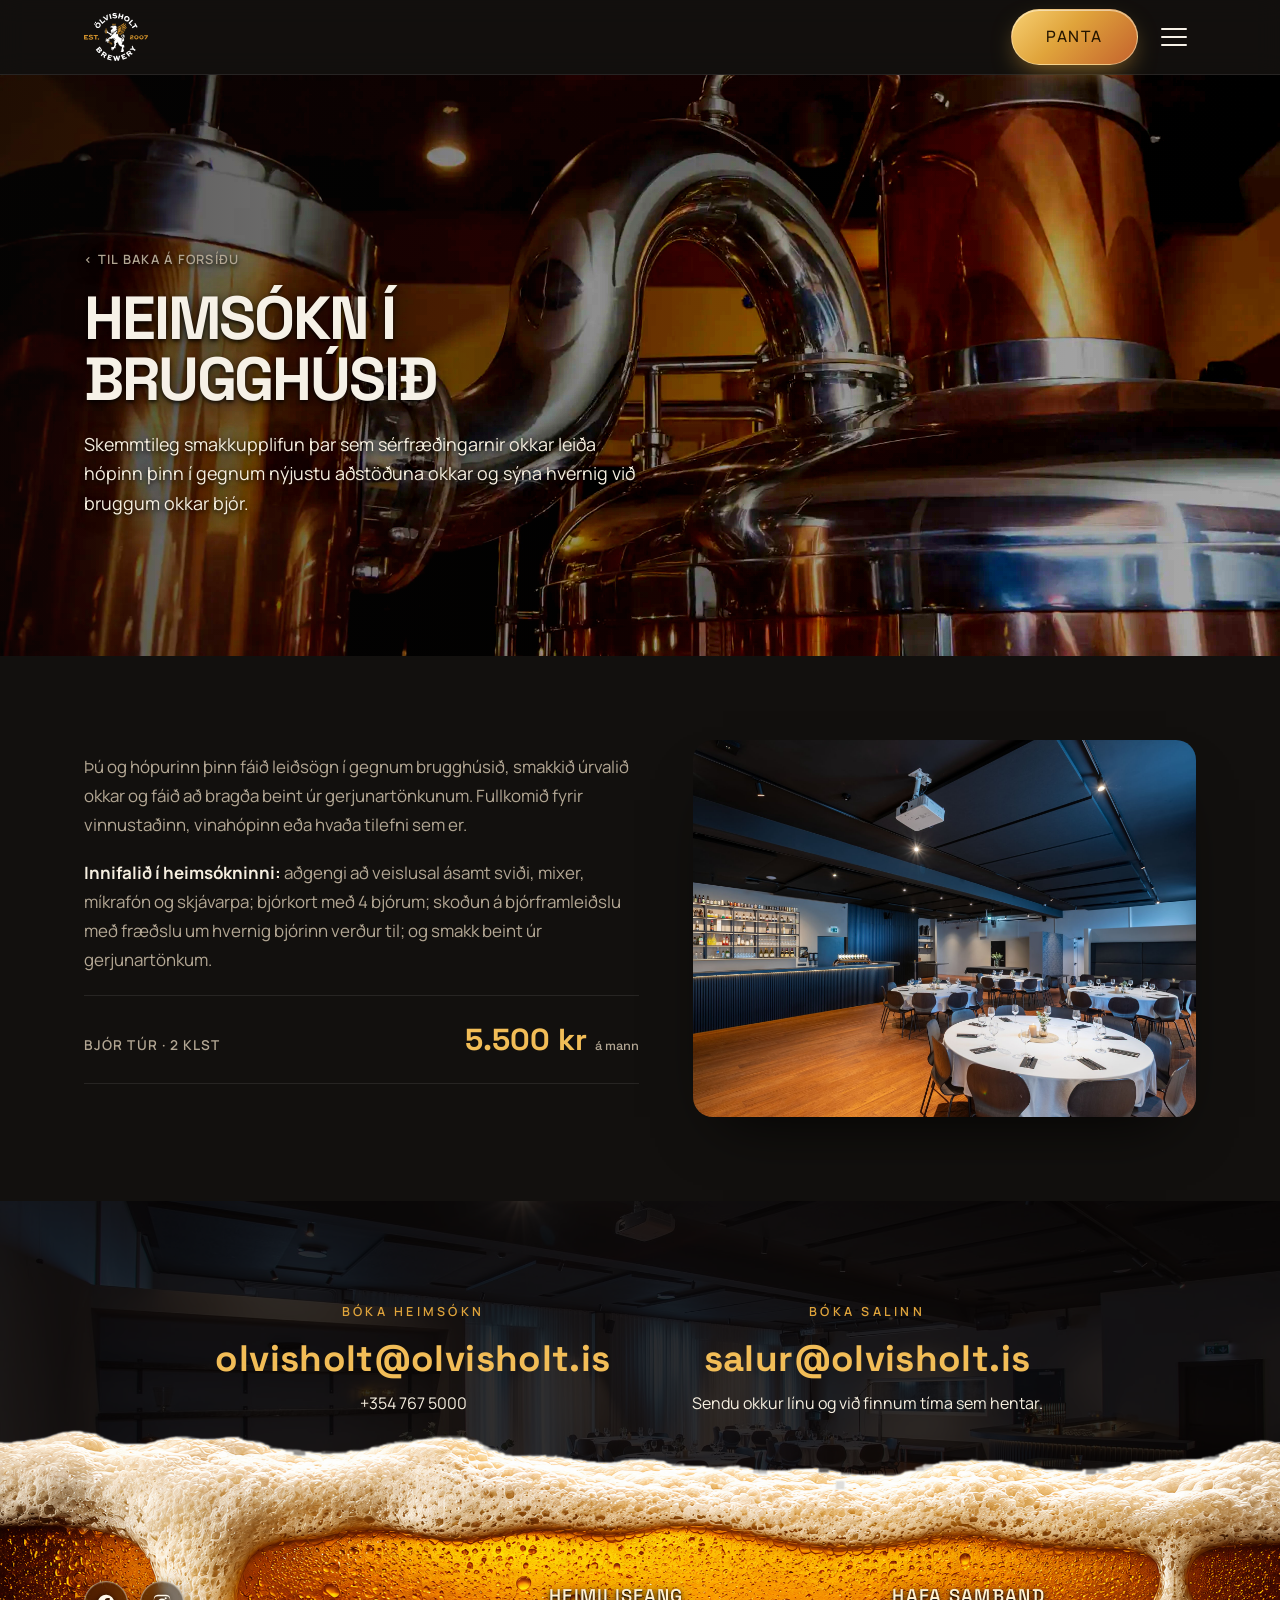
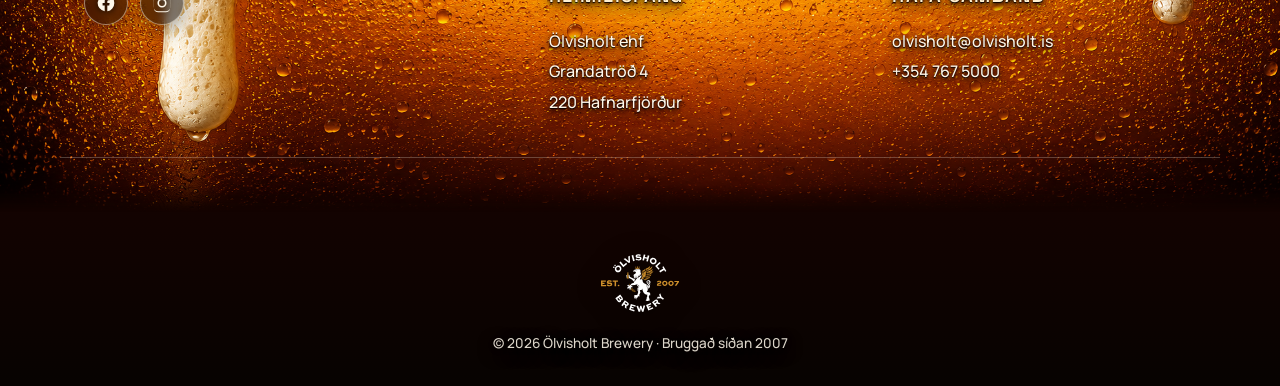
==== commit d991513e: "Footer logo: move to a clean, clearly-dark spot — centred sign-off in footer-bottom on the near-blac" ====
--- a/brugghus.html
+++ b/brugghus.html
@@ -97,7 +97,6 @@
     </div>
     <div class="container footer-grid">
       <div class="footer-brand">
-        <img src="assets/img/logo-white.svg" alt="Ölvisholt Brewery" class="footer-logo" />
         <div class="footer-social">
           <a href="https://www.facebook.com/olvisholt" target="_blank" rel="noopener" aria-label="Facebook">
             <svg viewBox="0 0 24 24" aria-hidden="true"><path d="M22 12a10 10 0 1 0-11.56 9.88v-6.99H7.9V12h2.54V9.8c0-2.5 1.49-3.89 3.78-3.89 1.09 0 2.24.2 2.24.2v2.46h-1.26c-1.24 0-1.63.77-1.63 1.56V12h2.78l-.44 2.89h-2.34v6.99A10 10 0 0 0 22 12z"/></svg>
@@ -120,6 +119,7 @@
       </div>
     </div>
     <div class="container footer-bottom">
+      <img src="assets/img/logo-white.svg" alt="Ölvisholt Brewery" class="footer-mark" />
       <p>© <span id="year"></span> Ölvisholt Brewery · Bruggað síðan 2007</p>
     </div>
   </footer>
--- a/styles.css
+++ b/styles.css
@@ -16,8 +16,12 @@
 
 * { box-sizing: border-box; margin: 0; padding: 0; }
 html { scroll-behavior: smooth; }
-/* never allow sideways scroll/jiggle on touch devices */
-html, body { overflow-x: hidden; overflow-x: clip; }
+/* Prevent sideways jiggle WITHOUT breaking the sticky header: clip only on the
+   root. `overflow-x: hidden` on <body> would force its overflow-y to `auto`,
+   turning body into a scroll container and detaching the sticky header from the
+   viewport (header would scroll away). `overflow: clip` on <html> clips the
+   horizontal overflow but is NOT a scroll container, so sticky keeps working. */
+html { overflow-x: clip; }
 body {
   font-family: "Manrope", system-ui, sans-serif;
   font-weight: 400;
@@ -25,7 +29,6 @@
   color: var(--text);
   line-height: 1.65;
   -webkit-font-smoothing: antialiased;
-  overflow-x: hidden;
 }
 img { max-width: 100%; display: block; }
 .container { width: 100%; max-width: var(--max); margin: 0 auto; padding: 0 24px; }
@@ -793,14 +796,8 @@
   .sm-grid { grid-template-columns: 1fr; max-width: 320px; margin: 0 auto; }
 }
 
-/* Footer — the beer photo IS the footer; text sits in the beer.
-   The footer overlaps the section above with a transparent top, so the foam's
-   natural contour pours slightly over the previous content with no hard seam.
-   Single image (footer-beer.png, 1983x776; shown slightly squashed at
-   height 33vw instead of its natural 39.13vw so the footer stays compact —
-   imperceptible on organic foam). Foam crest reaches down to 26.3% of the
-   displayed height (8.7vw), the foam/beer line to ~35% (11.6vw).
-   Mobile zooms the same image 2x. */
+/* Footer — the normal/desktop layout stays compact and uses the original beer
+   image. Only narrow screens receive the tall foam-free continuation texture. */
 .site-footer {
   position: relative; z-index: 10; overflow: hidden; border-top: none;
   margin-top: -9.5vw;
@@ -813,7 +810,7 @@
   position: absolute; top: 0; left: 0; width: 100%; max-width: none; height: 33vw;
   z-index: 0; display: block; pointer-events: none; user-select: none;
 }
-/* seamless dark continuation below the photo (matches its bottom-row colour) */
+/* Desktop continuation matches the original image and does not add height. */
 .site-footer::before {
   content: ""; position: absolute; left: 0; right: 0;
   top: 30.5vw; bottom: 0; z-index: -1;
@@ -826,16 +823,17 @@
   background: none;
 }
 @media (max-width: 640px) {
-  /* zoom the same image 2x on narrow screens */
-  .footer-foam-photo { width: 200%; left: -50%; height: 66vw; }
+  /* Keep the existing foam shape, then let the tall foam-free texture carry
+     real beer detail through the extra vertical space on narrow screens. */
+  .footer-foam-photo {
+    width: 200%; left: -50%; height: 66vw;
+    -webkit-mask-image: linear-gradient(180deg, #000 0%, #000 55%, rgba(0,0,0,0.94) 64%, rgba(0,0,0,0.48) 82%, transparent 100%);
+    mask-image: linear-gradient(180deg, #000 0%, #000 55%, rgba(0,0,0,0.94) 64%, rgba(0,0,0,0.48) 82%, transparent 100%);
+  }
   .site-footer { margin-top: -18vw; padding-top: 31vw; }
-  /* Continue the photograph with a brighter beer-coloured field instead of
-     dropping straight into near-black below the short landscape image. */
   .site-footer::before {
-    top: 61.5vw;
-    background:
-      radial-gradient(110% 72% at 50% 0%, rgba(205,82,7,0.48) 0%, rgba(112,32,3,0.28) 48%, transparent 78%),
-      linear-gradient(180deg, #672104 0%, #461203 52%, #260802 100%);
+    top: 20vw;
+    background: #180401 url("assets/img/footer-beer-body-mobile.jpg") center top / 100% 100% no-repeat;
   }
   .site-footer::after { background: none; }
 }
@@ -868,9 +866,11 @@
   display: grid; grid-template-columns: 1.4fr 1fr 1fr; gap: 40px;
   padding-bottom: 40px; border-bottom: 1px solid rgba(255,248,234,0.24);
 }
-.footer-logo {
-  height: 64px; margin-bottom: 20px;
-  filter: drop-shadow(0 2px 2px rgba(5,1,0,1)) drop-shadow(0 5px 14px rgba(5,1,0,0.95));
+/* Logo moved OUT of the foam: it now sits centred in the footer-bottom, on the
+   near-black continuation below the beer, where the white roundel reads cleanly. */
+.footer-mark {
+  display: block; height: 58px; width: auto; margin: 0 auto;
+  filter: drop-shadow(0 3px 12px rgba(0,0,0,0.7));
 }
 .footer-social { display: flex; gap: 12px; }
 .footer-social a {
@@ -892,7 +892,13 @@
 .footer-col p { color: #fff8ea; line-height: 1.9; font-weight: 500; }
 .footer-col a { color: #fff8ea; font-weight: 500; text-decoration: none; transition: color 0.2s; }
 .footer-col a:hover { color: var(--amber-hi); }
-.footer-bottom { padding-top: 24px; color: rgba(255,248,234,0.86); font-size: 0.85rem; font-weight: 500; }
+.footer-bottom {
+  display: flex; flex-direction: column; align-items: center; gap: 20px;
+  padding-top: 96px; text-align: center;
+  color: rgba(255,248,234,0.86); font-size: 0.85rem; font-weight: 500;
+}
+/* panta.html footer has no social block — balance it as two centred columns */
+.footer-grid--slim { grid-template-columns: 1fr 1fr; max-width: 620px; margin: 0 auto; }
 
 /* Responsive */
 @media (max-width: 940px) {
@@ -913,7 +919,7 @@
   .custom { padding: 126px 0 72px; }
   .custom-curve { height: 94px; }
   .brand-showcase { grid-template-columns: 1fr; max-width: 320px; }
-  .footer-grid { grid-template-columns: 1fr; gap: 32px; text-align: center; }
+  .footer-grid { grid-template-columns: 1fr; gap: 32px; text-align: center; border-bottom: none; }
   .footer-logo { margin-left: auto; margin-right: auto; }
   .footer-social { justify-content: center; }
   .footer-col p { font-size: 1rem; }
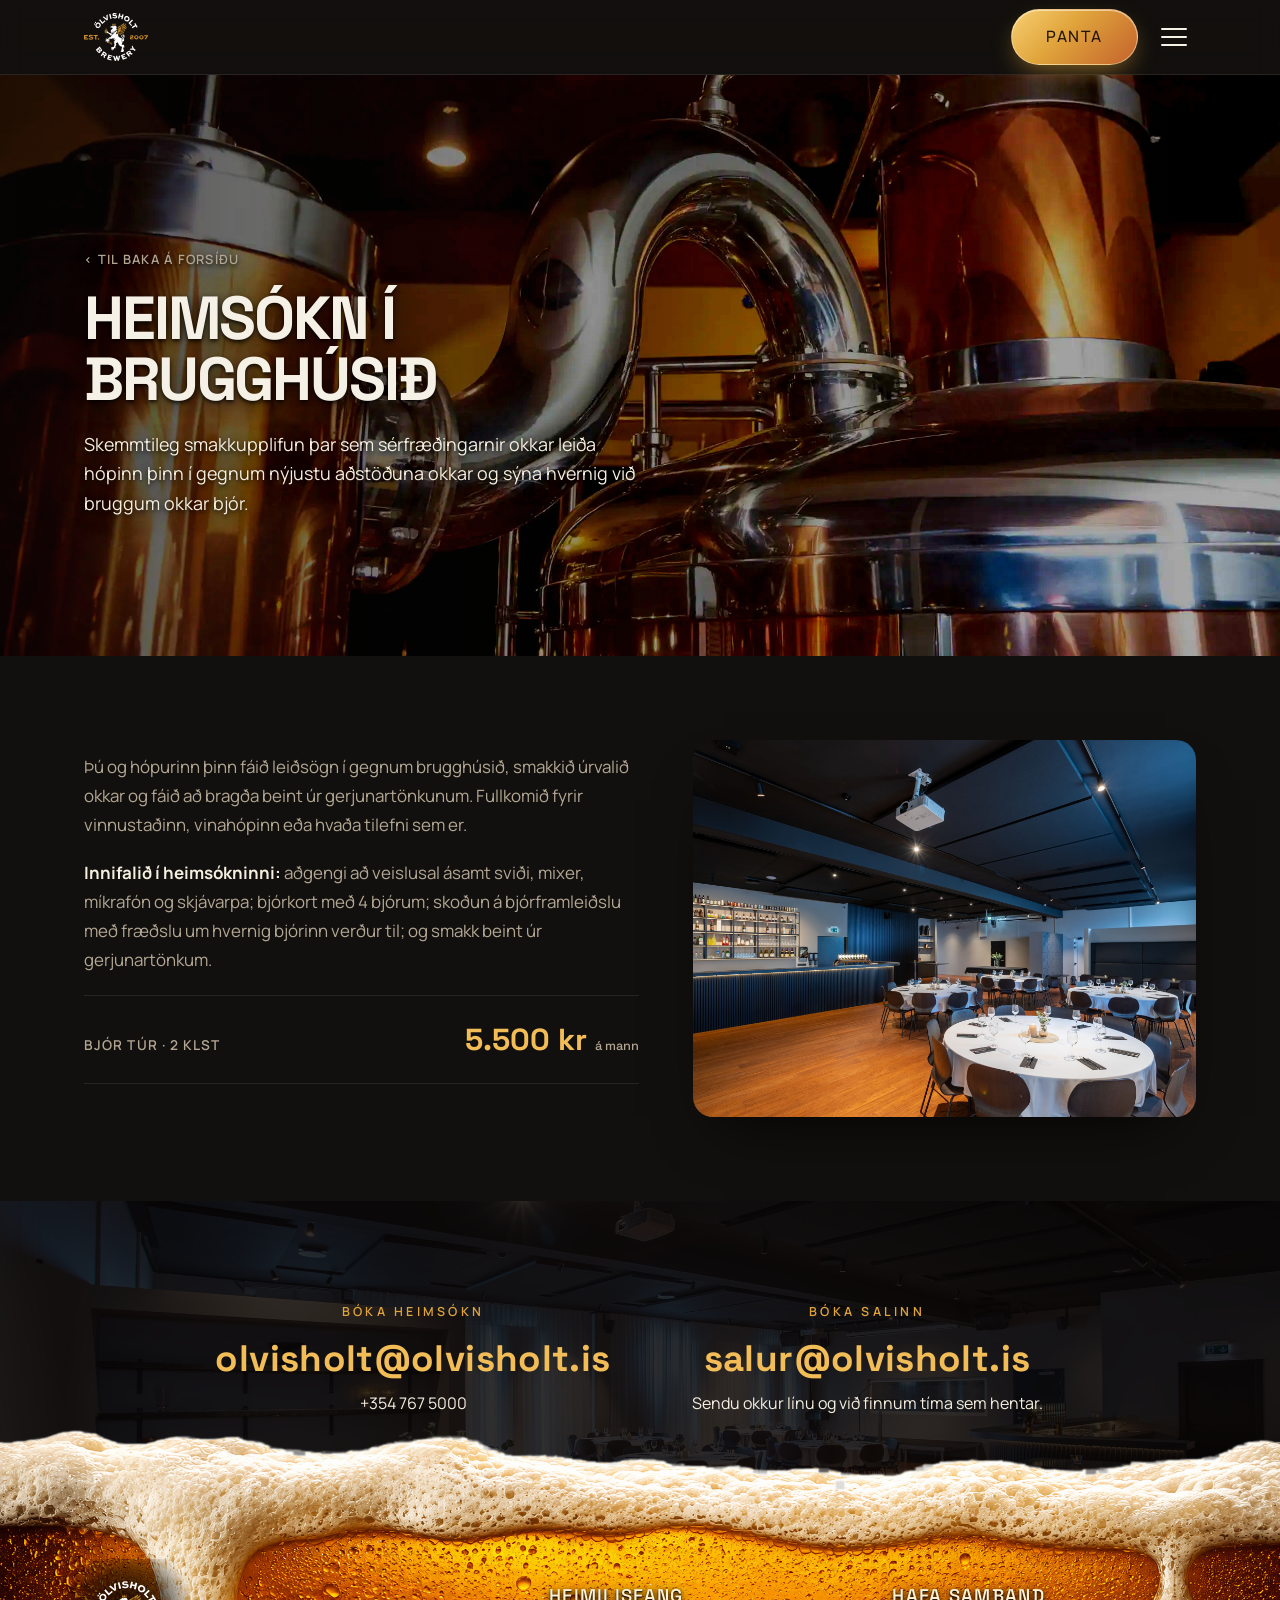
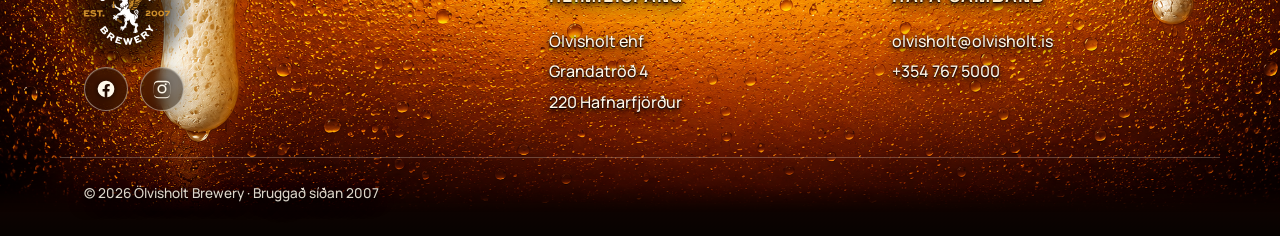
==== commit 03835e37: "Revert "Footer logo: move to a clean, clearly-dark spot — centred sign-off in footer-bottom on the n" ====
--- a/brugghus.html
+++ b/brugghus.html
@@ -97,6 +97,7 @@
     </div>
     <div class="container footer-grid">
       <div class="footer-brand">
+        <img src="assets/img/logo-white.svg" alt="Ölvisholt Brewery" class="footer-logo" />
         <div class="footer-social">
           <a href="https://www.facebook.com/olvisholt" target="_blank" rel="noopener" aria-label="Facebook">
             <svg viewBox="0 0 24 24" aria-hidden="true"><path d="M22 12a10 10 0 1 0-11.56 9.88v-6.99H7.9V12h2.54V9.8c0-2.5 1.49-3.89 3.78-3.89 1.09 0 2.24.2 2.24.2v2.46h-1.26c-1.24 0-1.63.77-1.63 1.56V12h2.78l-.44 2.89h-2.34v6.99A10 10 0 0 0 22 12z"/></svg>
@@ -119,7 +120,6 @@
       </div>
     </div>
     <div class="container footer-bottom">
-      <img src="assets/img/logo-white.svg" alt="Ölvisholt Brewery" class="footer-mark" />
       <p>© <span id="year"></span> Ölvisholt Brewery · Bruggað síðan 2007</p>
     </div>
   </footer>
--- a/styles.css
+++ b/styles.css
@@ -866,11 +866,16 @@
   display: grid; grid-template-columns: 1.4fr 1fr 1fr; gap: 40px;
   padding-bottom: 40px; border-bottom: 1px solid rgba(255,248,234,0.24);
 }
-/* Logo moved OUT of the foam: it now sits centred in the footer-bottom, on the
-   near-black continuation below the beer, where the white roundel reads cleanly. */
-.footer-mark {
-  display: block; height: 58px; width: auto; margin: 0 auto;
-  filter: drop-shadow(0 3px 12px rgba(0,0,0,0.7));
+/* Logo brand mark — the white roundel would vanish on the pale foam drip, so it
+   sits on its own soft dark spotlight (same tone as the social-icon plates). The
+   disc is painted as the img's own background (shows through the transparent
+   parts of the mark), so it stays centred on the logo in every layout. Negative
+   margins cancel the padding so surrounding spacing is unchanged. */
+.footer-logo {
+  height: 64px; box-sizing: content-box; padding: 22px 28px;
+  margin: -22px -28px 0;
+  background: radial-gradient(circle at 50% 47%, rgba(5,1,0,0.74) 0%, rgba(5,1,0,0.42) 44%, rgba(5,1,0,0) 72%);
+  filter: drop-shadow(0 3px 9px rgba(5,1,0,0.7));
 }
 .footer-social { display: flex; gap: 12px; }
 .footer-social a {
@@ -892,13 +897,7 @@
 .footer-col p { color: #fff8ea; line-height: 1.9; font-weight: 500; }
 .footer-col a { color: #fff8ea; font-weight: 500; text-decoration: none; transition: color 0.2s; }
 .footer-col a:hover { color: var(--amber-hi); }
-.footer-bottom {
-  display: flex; flex-direction: column; align-items: center; gap: 20px;
-  padding-top: 96px; text-align: center;
-  color: rgba(255,248,234,0.86); font-size: 0.85rem; font-weight: 500;
-}
-/* panta.html footer has no social block — balance it as two centred columns */
-.footer-grid--slim { grid-template-columns: 1fr 1fr; max-width: 620px; margin: 0 auto; }
+.footer-bottom { padding-top: 24px; color: rgba(255,248,234,0.86); font-size: 0.85rem; font-weight: 500; }
 
 /* Responsive */
 @media (max-width: 940px) {
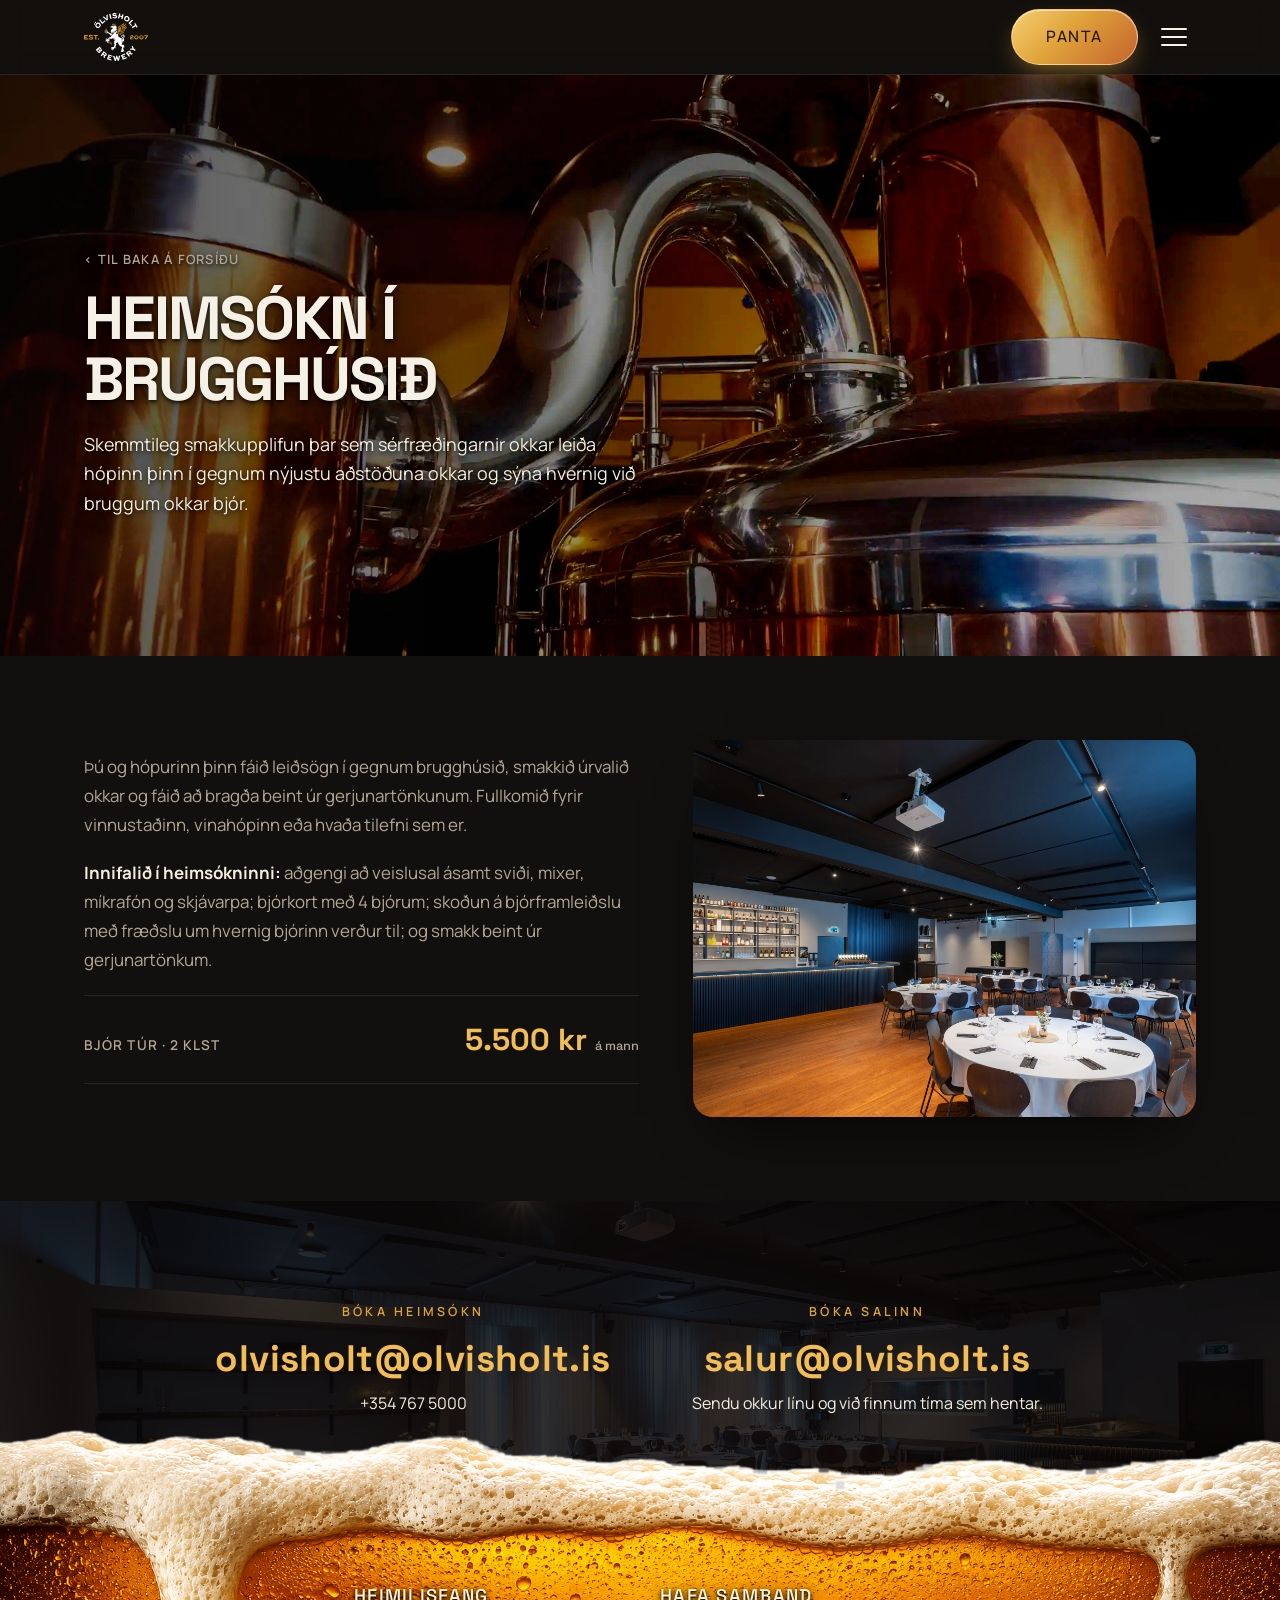
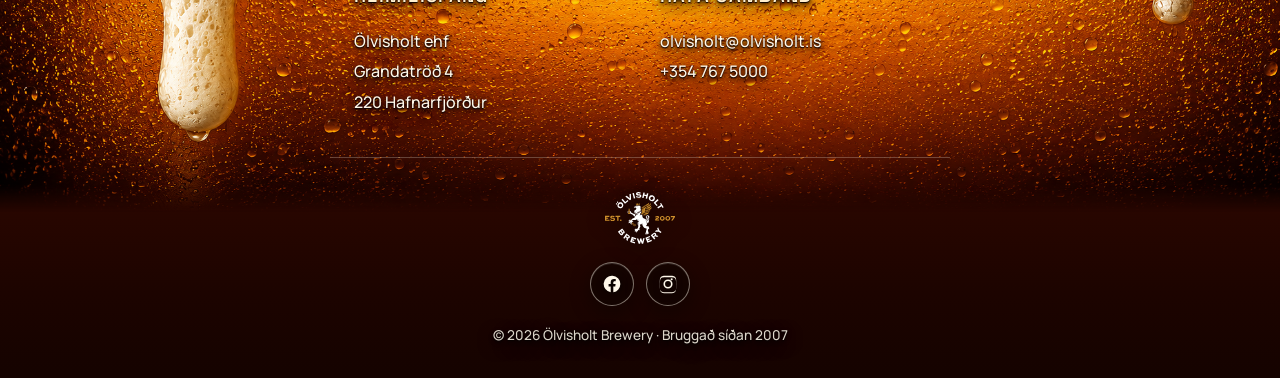
==== commit 8bc918e1: "Footer: nothing on the foam + no black bottom. Move social icons + logo off the foam into a centred " ====
--- a/brugghus.html
+++ b/brugghus.html
@@ -95,18 +95,7 @@
       <span style="left:88%; width:6px; height:6px; --rise:-150px; animation-duration:5.9s; animation-delay:0.3s;"></span>
       <span style="left:95%; width:9px; height:9px; --rise:-185px; animation-duration:7.1s; animation-delay:1.4s;"></span>
     </div>
-    <div class="container footer-grid">
-      <div class="footer-brand">
-        <img src="assets/img/logo-white.svg" alt="Ölvisholt Brewery" class="footer-logo" />
-        <div class="footer-social">
-          <a href="https://www.facebook.com/olvisholt" target="_blank" rel="noopener" aria-label="Facebook">
-            <svg viewBox="0 0 24 24" aria-hidden="true"><path d="M22 12a10 10 0 1 0-11.56 9.88v-6.99H7.9V12h2.54V9.8c0-2.5 1.49-3.89 3.78-3.89 1.09 0 2.24.2 2.24.2v2.46h-1.26c-1.24 0-1.63.77-1.63 1.56V12h2.78l-.44 2.89h-2.34v6.99A10 10 0 0 0 22 12z"/></svg>
-          </a>
-          <a href="https://www.instagram.com/olvisholt_brewery/" target="_blank" rel="noopener" aria-label="Instagram">
-            <svg viewBox="0 0 24 24" aria-hidden="true"><path d="M12 2.16c3.2 0 3.58.01 4.85.07 1.17.05 1.8.25 2.23.41.56.22.96.48 1.38.9.42.42.68.82.9 1.38.16.42.36 1.06.41 2.23.06 1.27.07 1.65.07 4.85s-.01 3.58-.07 4.85c-.05 1.17-.25 1.8-.41 2.23-.22.56-.48.96-.9 1.38-.42.42-.82.68-1.38.9-.42.16-1.06.36-2.23.41-1.27.06-1.65.07-4.85.07s-3.58-.01-4.85-.07c-1.17-.05-1.8-.25-2.23-.41-.56-.22-.96-.48-1.38-.9-.42-.42-.68-.82-.9-1.38-.16-.42-.36-1.06-.41-2.23C2.17 15.58 2.16 15.2 2.16 12s.01-3.58.07-4.85c.05-1.17.25-1.8.41-2.23.22-.56.48-.96.9-1.38.42-.42.82-.68 1.38-.9.42-.16 1.06-.36 2.23-.41C8.42 2.17 8.8 2.16 12 2.16zm0 1.62c-3.15 0-3.52.01-4.76.07-1.15.05-1.77.24-2.19.41-.55.21-.94.47-1.35.88-.41.41-.67.8-.88 1.35-.17.42-.36 1.04-.41 2.19-.06 1.24-.07 1.61-.07 4.76s.01 3.52.07 4.76c.05 1.15.24 1.77.41 2.19.21.55.47.94.88 1.35.41.41.8.67 1.35.88.42.17 1.04.36 2.19.41 1.24.06 1.61.07 4.76.07s3.52-.01 4.76-.07c1.15-.05 1.77-.24 2.19-.41.55-.21.94-.47 1.35-.88.41-.41.67-.8.88-1.35.17-.42.36-1.04.41-2.19.06-1.24.07-1.61.07-4.76s-.01-3.52-.07-4.76c-.05-1.15-.24-1.77-.41-2.19-.21-.55-.47-.94-.88-1.35-.41-.41-.8-.67-1.35-.88-.42-.17-1.04-.36-2.19-.41-1.24-.06-1.61-.07-4.76-.07zm0 2.76a5.46 5.46 0 1 0 0 10.92 5.46 5.46 0 0 0 0-10.92zm0 9a3.54 3.54 0 1 1 0-7.08 3.54 3.54 0 0 1 0 7.08zm5.68-9.23a1.28 1.28 0 1 1-2.56 0 1.28 1.28 0 0 1 2.56 0z"/></svg>
-          </a>
-        </div>
-      </div>
+    <div class="container footer-grid footer-grid--slim">
       <div class="footer-col">
         <h4>Heimilisfang</h4>
         <p>Ölvisholt ehf<br />Grandatröð 4<br />220 Hafnarfjörður</p>
@@ -120,6 +109,15 @@
       </div>
     </div>
     <div class="container footer-bottom">
+      <img src="assets/img/logo-white.svg" alt="Ölvisholt Brewery" class="footer-mark" />
+      <div class="footer-social">
+          <a href="https://www.facebook.com/olvisholt" target="_blank" rel="noopener" aria-label="Facebook">
+            <svg viewBox="0 0 24 24" aria-hidden="true"><path d="M22 12a10 10 0 1 0-11.56 9.88v-6.99H7.9V12h2.54V9.8c0-2.5 1.49-3.89 3.78-3.89 1.09 0 2.24.2 2.24.2v2.46h-1.26c-1.24 0-1.63.77-1.63 1.56V12h2.78l-.44 2.89h-2.34v6.99A10 10 0 0 0 22 12z"/></svg>
+          </a>
+          <a href="https://www.instagram.com/olvisholt_brewery/" target="_blank" rel="noopener" aria-label="Instagram">
+            <svg viewBox="0 0 24 24" aria-hidden="true"><path d="M12 2.16c3.2 0 3.58.01 4.85.07 1.17.05 1.8.25 2.23.41.56.22.96.48 1.38.9.42.42.68.82.9 1.38.16.42.36 1.06.41 2.23.06 1.27.07 1.65.07 4.85s-.01 3.58-.07 4.85c-.05 1.17-.25 1.8-.41 2.23-.22.56-.48.96-.9 1.38-.42.42-.82.68-1.38.9-.42.16-1.06.36-2.23.41-1.27.06-1.65.07-4.85.07s-3.58-.01-4.85-.07c-1.17-.05-1.8-.25-2.23-.41-.56-.22-.96-.48-1.38-.9-.42-.42-.68-.82-.9-1.38-.16-.42-.36-1.06-.41-2.23C2.17 15.58 2.16 15.2 2.16 12s.01-3.58.07-4.85c.05-1.17.25-1.8.41-2.23.22-.56.48-.96.9-1.38.42-.42.82-.68 1.38-.9.42-.16 1.06-.36 2.23-.41C8.42 2.17 8.8 2.16 12 2.16zm0 1.62c-3.15 0-3.52.01-4.76.07-1.15.05-1.77.24-2.19.41-.55.21-.94.47-1.35.88-.41.41-.67.8-.88 1.35-.17.42-.36 1.04-.41 2.19-.06 1.24-.07 1.61-.07 4.76s.01 3.52.07 4.76c.05 1.15.24 1.77.41 2.19.21.55.47.94.88 1.35.41.41.8.67 1.35.88.42.17 1.04.36 2.19.41 1.24.06 1.61.07 4.76.07s3.52-.01 4.76-.07c1.15-.05 1.77-.24 2.19-.41.55-.21.94-.47 1.35-.88.41-.41.67-.8.88-1.35.17-.42.36-1.04.41-2.19.06-1.24.07-1.61.07-4.76s-.01-3.52-.07-4.76c-.05-1.15-.24-1.77-.41-2.19-.21-.55-.47-.94-.88-1.35-.41-.41-.8-.67-1.35-.88-.42-.17-1.04-.36-2.19-.41-1.24-.06-1.61-.07-4.76-.07zm0 2.76a5.46 5.46 0 1 0 0 10.92 5.46 5.46 0 0 0 0-10.92zm0 9a3.54 3.54 0 1 1 0-7.08 3.54 3.54 0 0 1 0 7.08zm5.68-9.23a1.28 1.28 0 1 1-2.56 0 1.28 1.28 0 0 1 2.56 0z"/></svg>
+          </a>
+        </div>
       <p>© <span id="year"></span> Ölvisholt Brewery · Bruggað síðan 2007</p>
     </div>
   </footer>
--- a/styles.css
+++ b/styles.css
@@ -810,11 +810,13 @@
   position: absolute; top: 0; left: 0; width: 100%; max-width: none; height: 33vw;
   z-index: 0; display: block; pointer-events: none; user-select: none;
 }
-/* Desktop continuation matches the original image and does not add height. */
+/* Below the beer photo the footer continues in the beer's own dark colour (NOT
+   black) so the bottom reads as beer all the way down. Colours sampled from the
+   photo's dark lower pixels (#2c0700) fading a touch deeper. */
 .site-footer::before {
   content: ""; position: absolute; left: 0; right: 0;
   top: 30.5vw; bottom: 0; z-index: -1;
-  background: linear-gradient(180deg, #150301 0%, #070301 100%);
+  background: linear-gradient(180deg, #2c0700 0%, #1d0400 55%, #150300 100%);
 }
 /* Keep the beer artwork completely untouched; contrast comes from the type itself. */
 .site-footer::after {
@@ -866,16 +868,13 @@
   display: grid; grid-template-columns: 1.4fr 1fr 1fr; gap: 40px;
   padding-bottom: 40px; border-bottom: 1px solid rgba(255,248,234,0.24);
 }
-/* Logo brand mark — the white roundel would vanish on the pale foam drip, so it
-   sits on its own soft dark spotlight (same tone as the social-icon plates). The
-   disc is painted as the img's own background (shows through the transparent
-   parts of the mark), so it stays centred on the logo in every layout. Negative
-   margins cancel the padding so surrounding spacing is unchanged. */
-.footer-logo {
-  height: 64px; box-sizing: content-box; padding: 22px 28px;
-  margin: -22px -28px 0;
-  background: radial-gradient(circle at 50% 47%, rgba(5,1,0,0.74) 0%, rgba(5,1,0,0.42) 44%, rgba(5,1,0,0) 72%);
-  filter: drop-shadow(0 3px 9px rgba(5,1,0,0.7));
+/* panta.html footer has no social block — balance it as two centred columns */
+.footer-grid--slim { grid-template-columns: 1fr 1fr; max-width: 620px; margin: 0 auto; }
+/* Logo brand mark — sits in the centred bottom row on the dark lower beer.
+   NOTHING sits on the pale foam any more (all content is well below it). */
+.footer-mark {
+  display: block; height: 52px; width: auto; margin: 0 auto;
+  filter: drop-shadow(0 2px 9px rgba(0,0,0,0.85));
 }
 .footer-social { display: flex; gap: 12px; }
 .footer-social a {
@@ -897,7 +896,12 @@
 .footer-col p { color: #fff8ea; line-height: 1.9; font-weight: 500; }
 .footer-col a { color: #fff8ea; font-weight: 500; text-decoration: none; transition: color 0.2s; }
 .footer-col a:hover { color: var(--amber-hi); }
-.footer-bottom { padding-top: 24px; color: rgba(255,248,234,0.86); font-size: 0.85rem; font-weight: 500; }
+.footer-bottom {
+  display: flex; flex-direction: column; align-items: center; gap: 18px;
+  padding-top: 34px; text-align: center;
+  color: rgba(255,248,234,0.86); font-size: 0.85rem; font-weight: 500;
+}
+.footer-bottom .footer-social { justify-content: center; }
 
 /* Responsive */
 @media (max-width: 940px) {
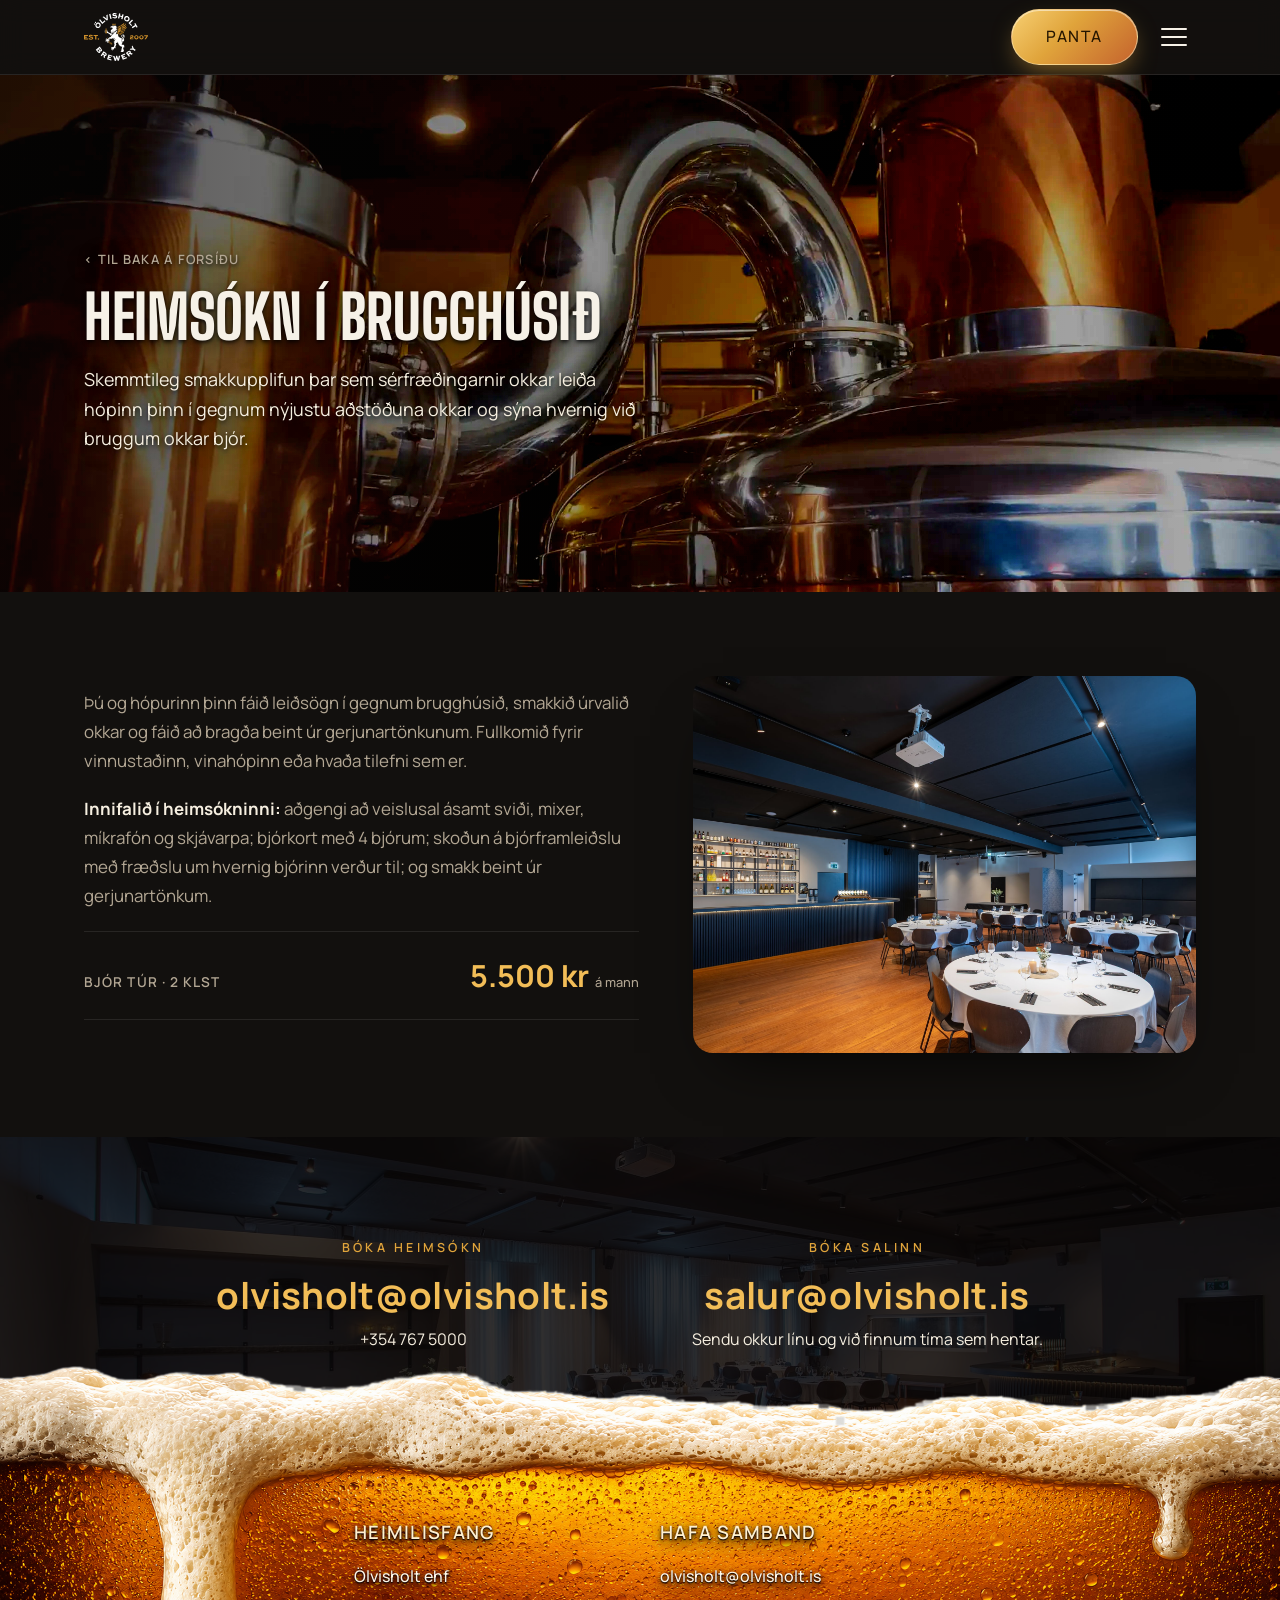
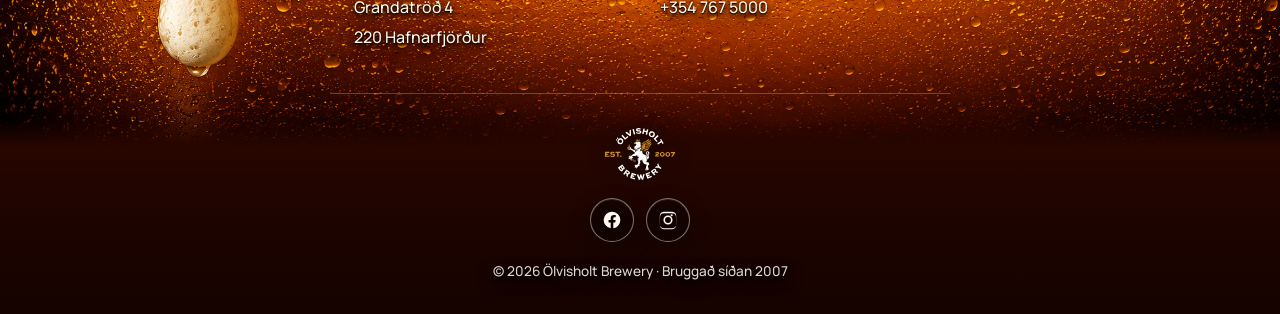
==== commit 173ac27a: "Update can visuals and typography" ====
--- a/brugghus.html
+++ b/brugghus.html
@@ -7,7 +7,7 @@
   <meta name="description" content="Skemmtileg smakkupplifun í brugghúsinu okkar — bjór túr með fræðslu, smakk og aðgengi að veislusal." />
   <link rel="preconnect" href="https://fonts.googleapis.com" />
   <link rel="preconnect" href="https://fonts.gstatic.com" crossorigin />
-  <link href="https://fonts.googleapis.com/css2?family=Manrope:wght@400;500;600;700;800&family=Space+Grotesk:wght@500;600;700&display=swap" rel="stylesheet" />
+  <link href="https://fonts.googleapis.com/css2?family=Big+Shoulders+Display:wght@600;700;800&family=Manrope:wght@400;500;600;700;800&display=swap" rel="stylesheet" />
   <link rel="stylesheet" href="styles.css" />
 </head>
 <body>
--- a/styles.css
+++ b/styles.css
@@ -34,12 +34,12 @@
 .container { width: 100%; max-width: var(--max); margin: 0 auto; padding: 0 24px; }
 
 h1, h2, h3 {
-  font-family: "Space Grotesk", sans-serif;
+  font-family: "Big Shoulders Display", "Arial Narrow", sans-serif;
   text-transform: uppercase;
 }
-h1 { font-weight: 700; line-height: 1; letter-spacing: -0.035em; }
-h2 { font-weight: 600; line-height: 1.05; letter-spacing: -0.025em; }
-h3 { font-weight: 600; line-height: 1.08; letter-spacing: -0.015em; }
+h1 { font-weight: 800; line-height: 0.94; letter-spacing: -0.005em; }
+h2 { font-weight: 700; line-height: 0.98; letter-spacing: 0; }
+h3 { font-weight: 700; line-height: 1; letter-spacing: 0.01em; }
 
 .kicker {
   display: inline-block;
@@ -171,7 +171,7 @@
 }
 .order-steps li {
   display: flex; align-items: center; gap: 9px; cursor: default;
-  color: var(--muted); font-family: "Space Grotesk", sans-serif; text-transform: uppercase;
+  color: var(--muted); font-family: "Manrope", system-ui, sans-serif; text-transform: uppercase;
   letter-spacing: 0.06em; font-weight: 700; font-size: 1.05rem; padding: 6px 14px; border-radius: 999px;
 }
 .order-steps li .dot {
@@ -228,7 +228,7 @@
   padding: 14px 24px; max-width: var(--max); margin: 0 auto; }
 .order-bar-info { display: flex; flex-direction: column; }
 .order-bar-count { color: var(--muted); font-size: 0.85rem; }
-.order-bar-total { font-family: "Space Grotesk", sans-serif; font-size: 1.6rem; font-weight: 700; color: var(--amber-hi); }
+.order-bar-total { font-family: "Manrope", system-ui, sans-serif; font-size: 1.6rem; font-weight: 700; color: var(--amber-hi); }
 .order-bar .btn-primary:disabled { opacity: 0.4; cursor: not-allowed; box-shadow: none; }
 
 /* step 2 — summary */
@@ -244,7 +244,7 @@
 .sum-remove { width: 30px; height: 30px; border-radius: 50%; cursor: pointer;
   background: rgba(255,255,255,0.06); border: 1px solid var(--border); color: var(--muted); font-size: 1.1rem; }
 .sum-remove:hover { color: #fff; background: rgba(196,98,45,0.4); }
-.sum-total { display: flex; justify-content: space-between; padding-top: 16px; font-family: "Space Grotesk", sans-serif;
+.sum-total { display: flex; justify-content: space-between; padding-top: 16px; font-family: "Manrope", system-ui, sans-serif;
   font-size: 1.5rem; font-weight: 700; }
 .sum-total span:last-child { color: var(--amber-hi); }
 
@@ -366,8 +366,8 @@
   filter: drop-shadow(0 22px 26px rgba(0,0,0,0.4));
 }
 .cslide-name {
-  font-family: "Space Grotesk", sans-serif; font-weight: 700; text-transform: uppercase;
-  font-size: 1.7rem; letter-spacing: 0.03em; color: #fff;
+  font-family: "Big Shoulders Display", "Arial Narrow", sans-serif; font-weight: 800; text-transform: uppercase;
+  font-size: 2rem; letter-spacing: 0.025em; line-height: 0.95; color: #fff;
 }
 .cslide-abv {
   color: var(--amber-hi); font-weight: 700; letter-spacing: 0.06em; font-size: 1.05rem;
@@ -435,7 +435,11 @@
   display: grid; grid-template-columns: 1fr 1fr; align-items: center; gap: 40px;
 }
 .aqua-text { text-align: left; }
-.aqua-text h2 { color: #eef7fc; font-size: clamp(2.4rem, 5vw, 3.9rem); line-height: 1.02; margin-bottom: 22px; }
+.aqua-text h2 {
+  color: #eef7fc; font-family: "Manrope", system-ui, sans-serif; font-weight: 700;
+  font-size: clamp(2.4rem, 5vw, 3.9rem); line-height: 1.02; letter-spacing: -0.045em;
+  text-transform: none; margin-bottom: 22px;
+}
 .aqua-rule { display: block; width: 56px; height: 3px; border-radius: 2px; background: var(--amber); margin-bottom: 22px; }
 .aqua-sub { color: #9fc3d4; font-size: 1.12rem; line-height: 1.6; }
 
@@ -546,7 +550,7 @@
 .visit-text .back-link { margin-bottom: 18px; }
 .visit-lead { color: var(--cream); font-size: 1.12rem; margin-bottom: 28px; max-width: 560px; }
 .visit-price {
-  font-family: "Space Grotesk", sans-serif; text-transform: uppercase;
+  font-family: "Manrope", system-ui, sans-serif; text-transform: uppercase;
   font-size: 1.75rem; font-weight: 700; color: var(--amber-hi);
   letter-spacing: 0.02em; margin-bottom: 20px;
 }
@@ -582,18 +586,82 @@
 /* Stansar (label sizes) */
 .stansar { text-align: center; margin-bottom: 72px; }
 .stansar-title { font-size: clamp(1.8rem, 4vw, 2.6rem); margin-bottom: 8px; }
-.stansar-sub { color: var(--muted); margin-bottom: 34px; }
-.stansar-grid { display: grid; grid-template-columns: repeat(2, minmax(0, 260px)); gap: 24px; justify-content: center; }
-.stansar-card {
-  background: var(--surface); border: 1px solid var(--border); border-radius: 16px;
-  padding: 30px 20px; display: flex; flex-direction: column; align-items: center; gap: 12px;
-  transition: transform 0.25s, border-color 0.25s;
-}
-.stansar-card:hover { transform: translateY(-6px); border-color: rgba(224,164,59,0.45); }
-.can-icon { width: 46px; height: auto; }
-.can-icon rect { fill: none; stroke: var(--amber); stroke-width: 2.2; }
-.stansar-size { font-family: "Space Grotesk", sans-serif; font-size: 1.5rem; font-weight: 700; letter-spacing: 0.02em; }
-.stansar-note { color: var(--muted); text-transform: uppercase; letter-spacing: 0.14em; font-size: 0.75rem; }
+.stansar-sub { color: var(--muted); margin-bottom: 58px; }
+.stansar-grid {
+  display: grid; grid-template-columns: repeat(2, minmax(0, 1fr)); gap: 72px;
+  max-width: 1080px; margin: 0 auto; align-items: end;
+}
+.stansar-option {
+  --can-w: 112px; --can-h: 196px;
+  --wrap-w: 330px; --wrap-h: 133px; --wrap-lift: 30px;
+  min-width: 0;
+}
+.stansar-option--sleek {
+  --can-w: 98px; --can-h: 247px;
+  --wrap-w: 285px; --wrap-h: 193px; --wrap-lift: 27px;
+}
+.stansar-visual {
+  min-height: 280px; display: flex; align-items: flex-end; justify-content: center;
+  gap: 20px; padding: 0 38px 8px 0;
+}
+.stansar-can {
+  width: var(--can-w); height: var(--can-h); max-width: none; flex: 0 0 auto;
+  object-fit: fill; filter: drop-shadow(0 18px 16px rgba(0,0,0,0.52));
+}
+.stansar-wrap {
+  position: relative; width: var(--wrap-w); height: var(--wrap-h); flex: 0 0 auto;
+  margin-bottom: var(--wrap-lift);
+  background:
+    radial-gradient(circle, rgba(224,164,59,0.28) 1.5px, transparent 2px) 22px 18px / 76px 60px,
+    linear-gradient(135deg, rgba(114,69,19,0.3), rgba(196,116,31,0.38));
+  border: 1px solid rgba(224,164,59,0.68);
+  box-shadow: inset 0 0 34px rgba(0,0,0,0.3), 0 16px 30px -24px rgba(224,164,59,0.55);
+}
+.wrap-measure {
+  position: absolute; color: var(--amber-hi); font-family: "Manrope", system-ui, sans-serif;
+  font-size: 0.84rem; font-weight: 600; line-height: 1; white-space: nowrap;
+}
+.wrap-measure--width {
+  left: 0; right: 0; top: -28px; padding-top: 1px;
+  border-top: 1px solid rgba(224,164,59,0.72);
+}
+.wrap-measure--width::before, .wrap-measure--width::after {
+  content: ""; position: absolute; top: -5px; height: 10px;
+  border-left: 1px solid rgba(224,164,59,0.72);
+}
+.wrap-measure--width::before { left: 0; }
+.wrap-measure--width::after { right: 0; }
+.wrap-measure--height {
+  top: 0; bottom: 0; right: -38px; width: 28px;
+  display: flex; align-items: center; justify-content: flex-start;
+  border-right: 1px solid rgba(224,164,59,0.72);
+}
+.wrap-measure--height::before, .wrap-measure--height::after {
+  content: ""; position: absolute; right: -5px; width: 10px;
+  border-top: 1px solid rgba(224,164,59,0.72);
+}
+.wrap-measure--height::before { top: 0; }
+.wrap-measure--height::after { bottom: 0; }
+.stansar-option h3 {
+  margin-top: 18px; color: var(--cream); font-size: 0.82rem; font-weight: 600;
+  letter-spacing: 0.12em;
+}
+@media (max-width: 1160px) {
+  .stansar-grid { grid-template-columns: 1fr; gap: 58px; max-width: 560px; }
+}
+@media (max-width: 600px) {
+  .stansar-sub { margin-bottom: 44px; }
+  .stansar-option { --can-w: 86px; --can-h: 150px; --wrap-w: 215px; --wrap-h: 87px; --wrap-lift: 31px; }
+  .stansar-option--sleek { --can-w: 75px; --can-h: 189px; --wrap-w: 185px; --wrap-h: 125px; --wrap-lift: 32px; }
+  .stansar-visual { min-height: 218px; gap: 18px; padding-right: 32px; }
+  .wrap-measure { font-size: 0.73rem; }
+  .wrap-measure--height { right: -31px; width: 23px; }
+}
+@media (max-width: 380px) {
+  .stansar-option { --can-w: 75px; --can-h: 131px; --wrap-w: 172px; --wrap-h: 69px; --wrap-lift: 31px; }
+  .stansar-option--sleek { --can-w: 65px; --can-h: 164px; --wrap-w: 160px; --wrap-h: 108px; --wrap-lift: 28px; }
+  .stansar-visual { min-height: 194px; gap: 14px; padding-right: 28px; }
+}
 
 .brands-label { text-align: center; color: var(--muted); text-transform: uppercase; letter-spacing: 0.16em; font-size: 0.8rem; margin-bottom: 30px; }
 .brand-showcase { display: grid; grid-template-columns: repeat(3, 1fr); gap: 24px; max-width: 760px; margin: 0 auto; }
@@ -704,7 +772,7 @@
   filter: drop-shadow(0 28px 34px rgba(0,0,0,0.6)) brightness(1.06);
 }
 .marquee-item figcaption {
-  margin-top: 16px; font-family: "Space Grotesk", sans-serif; font-weight: 700;
+  margin-top: 16px; font-family: "Big Shoulders Display", "Arial Narrow", sans-serif; font-weight: 800;
   text-transform: uppercase; letter-spacing: 0.08em; font-size: 1.15rem; color: var(--amber-hi);
 }
 @keyframes marquee { from { transform: translateX(0); } to { transform: translateX(-50%); } }
@@ -751,7 +819,7 @@
   padding: 18px 0; margin: 6px 0 0;
 }
 .price-line span { text-transform: uppercase; letter-spacing: 0.08em; font-size: 0.85rem; color: var(--muted); font-weight: 600; }
-.price-line strong { font-family: "Space Grotesk", sans-serif; font-size: 1.9rem; font-weight: 700; color: var(--amber-hi); }
+.price-line strong { font-family: "Manrope", system-ui, sans-serif; font-size: 1.9rem; font-weight: 700; color: var(--amber-hi); }
 .price-line small { font-size: 0.8rem; color: var(--muted); font-weight: 500; }
 
 .brugg-contact { position: relative; overflow: hidden; padding: 96px 0; text-align: center; }
@@ -764,7 +832,7 @@
 }
 .contact-block .kicker { margin-bottom: 14px; }
 .contact-line {
-  display: block; font-family: "Space Grotesk", sans-serif; font-weight: 700;
+  display: block; font-family: "Manrope", system-ui, sans-serif; font-weight: 700;
   font-size: clamp(1.5rem, 3.4vw, 2.3rem); line-height: 1.2; letter-spacing: 0.01em;
   color: var(--amber-hi); text-decoration: none; transition: color 0.2s;
 }
@@ -889,7 +957,7 @@
 .footer-social svg { width: 20px; height: 20px; fill: #fff8ea; filter: drop-shadow(0 1px 3px rgba(0,0,0,0.8)); transition: fill 0.2s; }
 .footer-social a:hover svg { fill: #1a1200; }
 .footer-col h4 {
-  font-family: "Space Grotesk", sans-serif; text-transform: uppercase;
+  font-family: "Manrope", system-ui, sans-serif; text-transform: uppercase;
   letter-spacing: 0.07em; font-size: 1.15rem; font-weight: 600;
   color: #fff0cf; margin-bottom: 14px;
 }
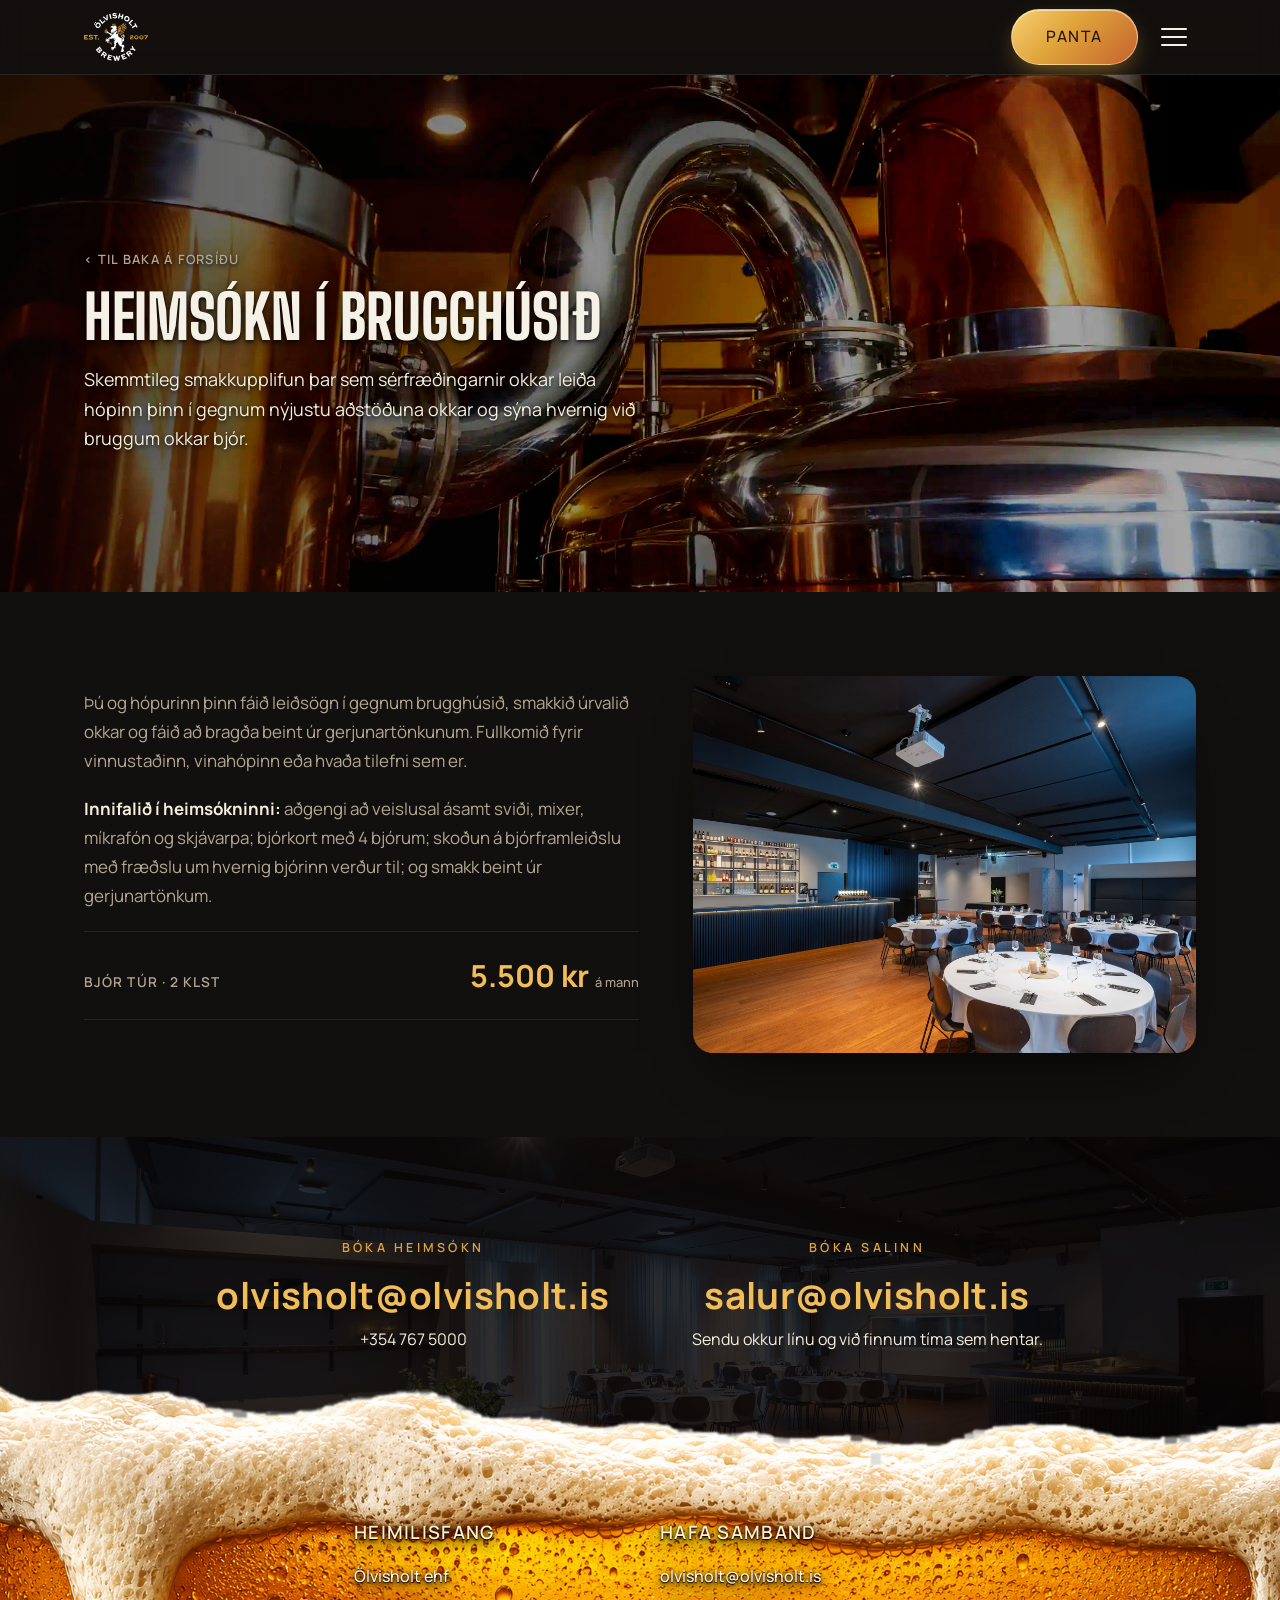
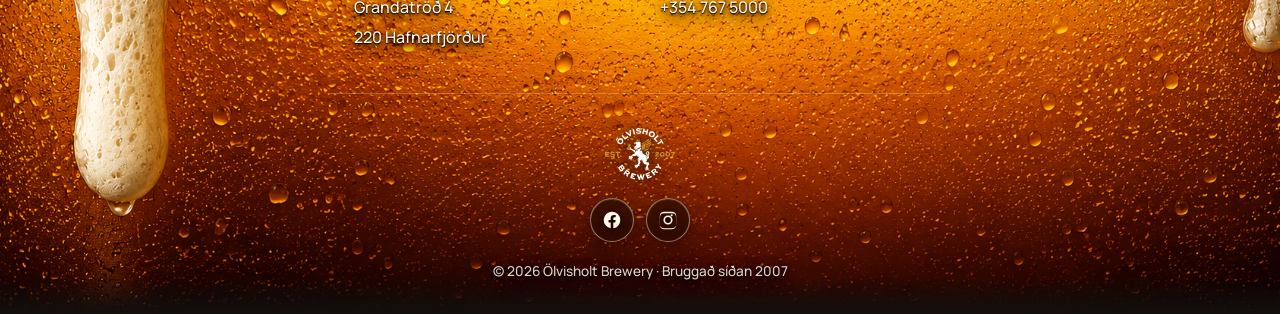
==== commit a43c352a: "Favicon: use the actual Ölvisholt griffin (crowned eagle-lion with amber wings, holding beer) — extr" ====
--- a/brugghus.html
+++ b/brugghus.html
@@ -8,6 +8,8 @@
   <link rel="preconnect" href="https://fonts.googleapis.com" />
   <link rel="preconnect" href="https://fonts.gstatic.com" crossorigin />
   <link href="https://fonts.googleapis.com/css2?family=Big+Shoulders+Display:wght@600;700;800&family=Manrope:wght@400;500;600;700;800&display=swap" rel="stylesheet" />
+  <link rel="icon" type="image/png" sizes="512x512" href="assets/img/favicon.png" />
+  <link rel="apple-touch-icon" sizes="512x512" href="assets/img/favicon.png" />
   <link rel="stylesheet" href="styles.css" />
 </head>
 <body>
--- a/styles.css
+++ b/styles.css
@@ -588,21 +588,21 @@
 .stansar-title { font-size: clamp(1.8rem, 4vw, 2.6rem); margin-bottom: 8px; }
 .stansar-sub { color: var(--muted); margin-bottom: 58px; }
 .stansar-grid {
-  display: grid; grid-template-columns: repeat(2, minmax(0, 1fr)); gap: 72px;
+  display: grid; grid-template-columns: repeat(2, minmax(0, 1fr)); gap: 48px;
   max-width: 1080px; margin: 0 auto; align-items: end;
 }
 .stansar-option {
-  --can-w: 112px; --can-h: 196px;
-  --wrap-w: 330px; --wrap-h: 133px; --wrap-lift: 30px;
+  --can-w: 100px; --can-h: 175px;
+  --wrap-w: 250px; --wrap-h: 101px; --wrap-lift: 37px;
   min-width: 0;
 }
 .stansar-option--sleek {
-  --can-w: 98px; --can-h: 247px;
-  --wrap-w: 285px; --wrap-h: 193px; --wrap-lift: 27px;
+  --can-w: 88px; --can-h: 222px;
+  --wrap-w: 220px; --wrap-h: 149px; --wrap-lift: 36px;
 }
 .stansar-visual {
-  min-height: 280px; display: flex; align-items: flex-end; justify-content: center;
-  gap: 20px; padding: 0 38px 8px 0;
+  min-height: 250px; display: flex; align-items: flex-end; justify-content: center;
+  gap: 18px; padding: 0 30px 8px 0;
 }
 .stansar-can {
   width: var(--can-w); height: var(--can-h); max-width: none; flex: 0 0 auto;
@@ -615,6 +615,7 @@
     radial-gradient(circle, rgba(224,164,59,0.28) 1.5px, transparent 2px) 22px 18px / 76px 60px,
     linear-gradient(135deg, rgba(114,69,19,0.3), rgba(196,116,31,0.38));
   border: 1px solid rgba(224,164,59,0.68);
+  border-radius: 0;
   box-shadow: inset 0 0 34px rgba(0,0,0,0.3), 0 16px 30px -24px rgba(224,164,59,0.55);
 }
 .wrap-measure {
@@ -647,20 +648,20 @@
   letter-spacing: 0.12em;
 }
 @media (max-width: 1160px) {
-  .stansar-grid { grid-template-columns: 1fr; gap: 58px; max-width: 560px; }
+  .stansar-grid { grid-template-columns: 1fr; gap: 48px; max-width: 480px; }
 }
 @media (max-width: 600px) {
   .stansar-sub { margin-bottom: 44px; }
-  .stansar-option { --can-w: 86px; --can-h: 150px; --wrap-w: 215px; --wrap-h: 87px; --wrap-lift: 31px; }
-  .stansar-option--sleek { --can-w: 75px; --can-h: 189px; --wrap-w: 185px; --wrap-h: 125px; --wrap-lift: 32px; }
-  .stansar-visual { min-height: 218px; gap: 18px; padding-right: 32px; }
+  .stansar-option { --can-w: 78px; --can-h: 136px; --wrap-w: 185px; --wrap-h: 75px; --wrap-lift: 30px; }
+  .stansar-option--sleek { --can-w: 68px; --can-h: 171px; --wrap-w: 170px; --wrap-h: 115px; --wrap-lift: 28px; }
+  .stansar-visual { min-height: 200px; gap: 15px; padding-right: 28px; }
   .wrap-measure { font-size: 0.73rem; }
   .wrap-measure--height { right: -31px; width: 23px; }
 }
 @media (max-width: 380px) {
-  .stansar-option { --can-w: 75px; --can-h: 131px; --wrap-w: 172px; --wrap-h: 69px; --wrap-lift: 31px; }
-  .stansar-option--sleek { --can-w: 65px; --can-h: 164px; --wrap-w: 160px; --wrap-h: 108px; --wrap-lift: 28px; }
-  .stansar-visual { min-height: 194px; gap: 14px; padding-right: 28px; }
+  .stansar-option { --can-w: 68px; --can-h: 119px; --wrap-w: 150px; --wrap-h: 61px; --wrap-lift: 29px; }
+  .stansar-option--sleek { --can-w: 59px; --can-h: 149px; --wrap-w: 142px; --wrap-h: 96px; --wrap-lift: 27px; }
+  .stansar-visual { min-height: 178px; gap: 12px; padding-right: 26px; }
 }
 
 .brands-label { text-align: center; color: var(--muted); text-transform: uppercase; letter-spacing: 0.16em; font-size: 0.8rem; margin-bottom: 30px; }
@@ -866,6 +867,12 @@
 
 /* Footer — the normal/desktop layout stays compact and uses the original beer
    image. Only narrow screens receive the tall foam-free continuation texture. */
+/* THE BEER GRAPHIC IS THE ENTIRE FOOTER — top to bottom. Do NOT crop the photo
+   and paste a dark colour beneath it (that reads as "cut off / then black");
+   instead let the photo cover the full height of the footer as a background so
+   it always fills the bottom. `object-position: top` keeps the foam locked to
+   the top edge (so the foam still pours over the section above) while the beer
+   below stretches to whatever height the content needs. */
 .site-footer {
   position: relative; z-index: 10; overflow: hidden; border-top: none;
   margin-top: -9.5vw;
@@ -875,37 +882,13 @@
 }
 .site-footer .container, .site-footer a { pointer-events: auto; }
 .footer-foam-photo {
-  position: absolute; top: 0; left: 0; width: 100%; max-width: none; height: 33vw;
+  position: absolute; inset: 0; width: 100%; max-width: none; height: 100%;
   z-index: 0; display: block; pointer-events: none; user-select: none;
-}
-/* Below the beer photo the footer continues in the beer's own dark colour (NOT
-   black) so the bottom reads as beer all the way down. Colours sampled from the
-   photo's dark lower pixels (#2c0700) fading a touch deeper. */
-.site-footer::before {
-  content: ""; position: absolute; left: 0; right: 0;
-  top: 30.5vw; bottom: 0; z-index: -1;
-  background: linear-gradient(180deg, #2c0700 0%, #1d0400 55%, #150300 100%);
-}
-/* Keep the beer artwork completely untouched; contrast comes from the type itself. */
-.site-footer::after {
-  content: ""; position: absolute; left: 0; right: 0; top: 0; bottom: 0; z-index: 1;
-  pointer-events: none;
-  background: none;
+  object-fit: cover; object-position: top center;
 }
 @media (max-width: 640px) {
-  /* Keep the existing foam shape, then let the tall foam-free texture carry
-     real beer detail through the extra vertical space on narrow screens. */
-  .footer-foam-photo {
-    width: 200%; left: -50%; height: 66vw;
-    -webkit-mask-image: linear-gradient(180deg, #000 0%, #000 55%, rgba(0,0,0,0.94) 64%, rgba(0,0,0,0.48) 82%, transparent 100%);
-    mask-image: linear-gradient(180deg, #000 0%, #000 55%, rgba(0,0,0,0.94) 64%, rgba(0,0,0,0.48) 82%, transparent 100%);
-  }
   .site-footer { margin-top: -18vw; padding-top: 31vw; }
-  .site-footer::before {
-    top: 20vw;
-    background: #180401 url("assets/img/footer-beer-body-mobile.jpg") center top / 100% 100% no-repeat;
-  }
-  .site-footer::after { background: none; }
+  .footer-foam-photo { width: 200%; left: -50%; }
 }
 .footer-bubbles {
   position: absolute; left: 0; right: 0; top: 0; bottom: 0; z-index: 1;
